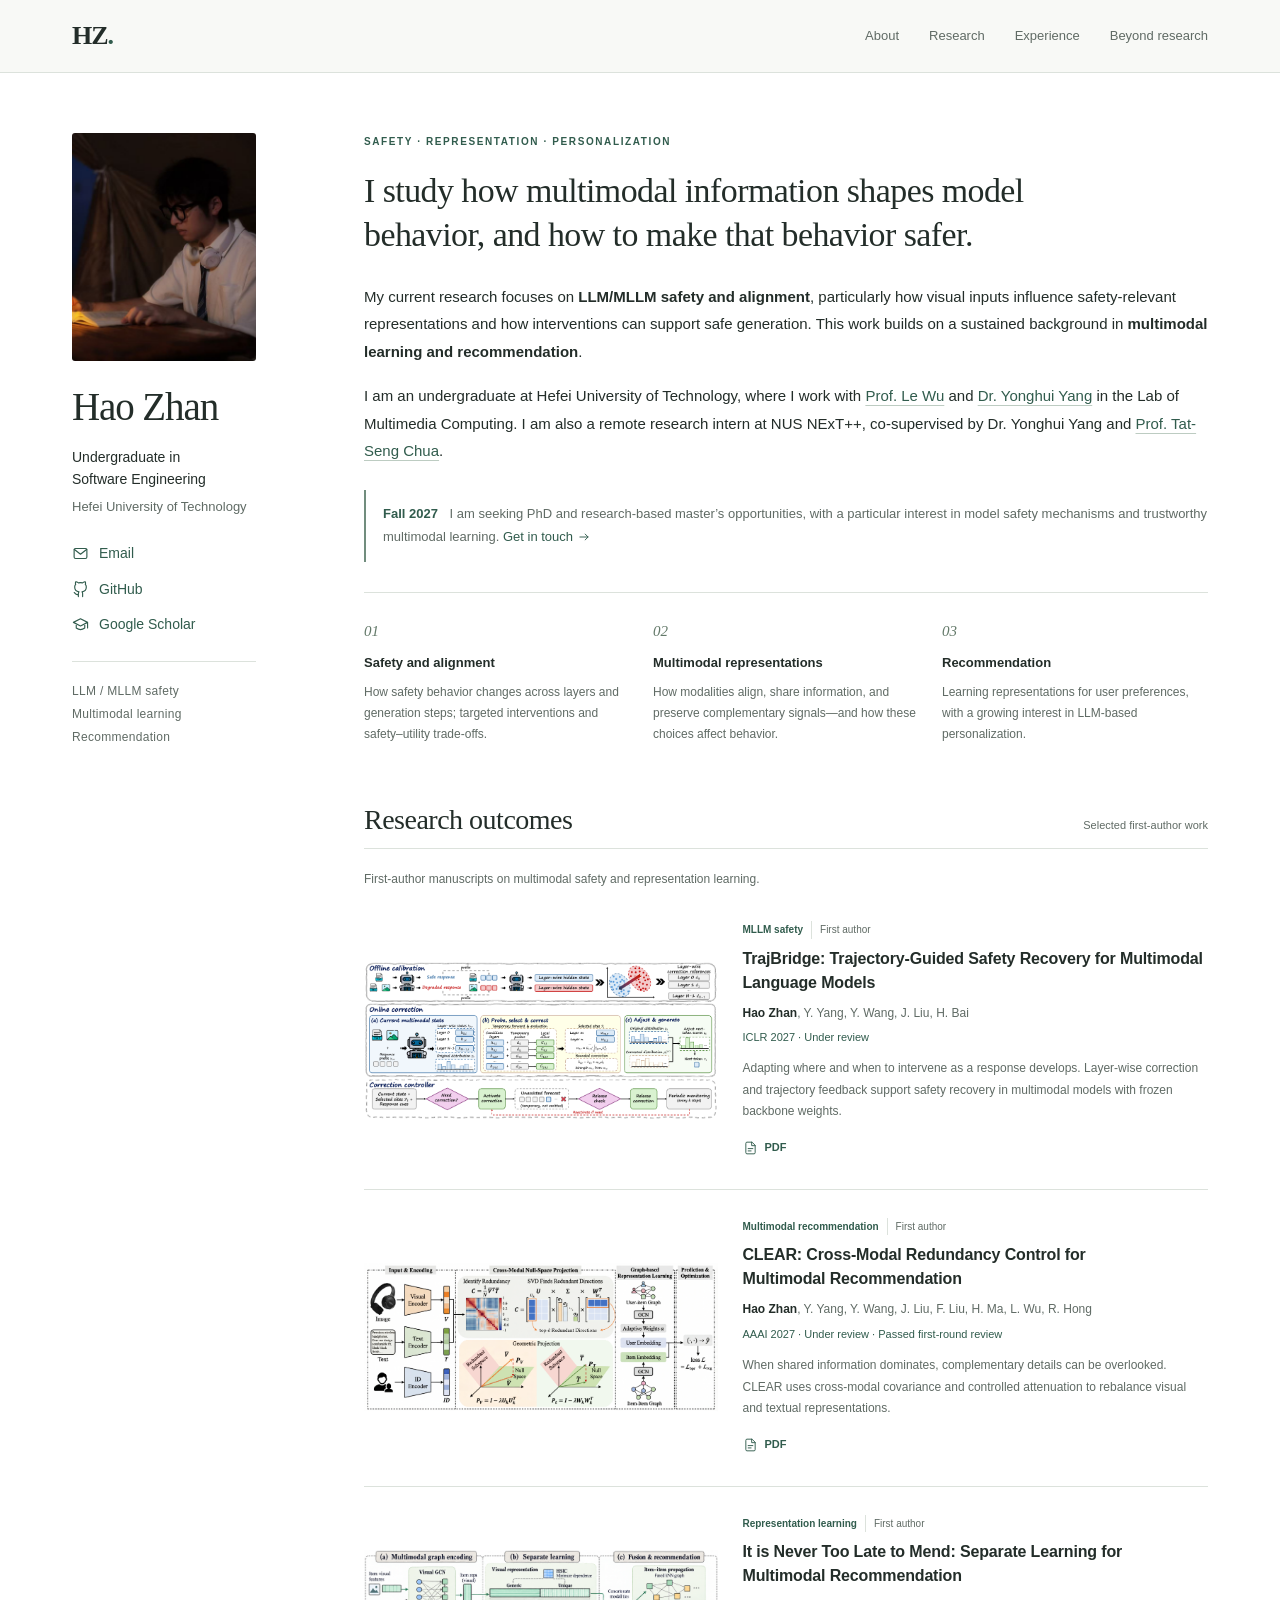
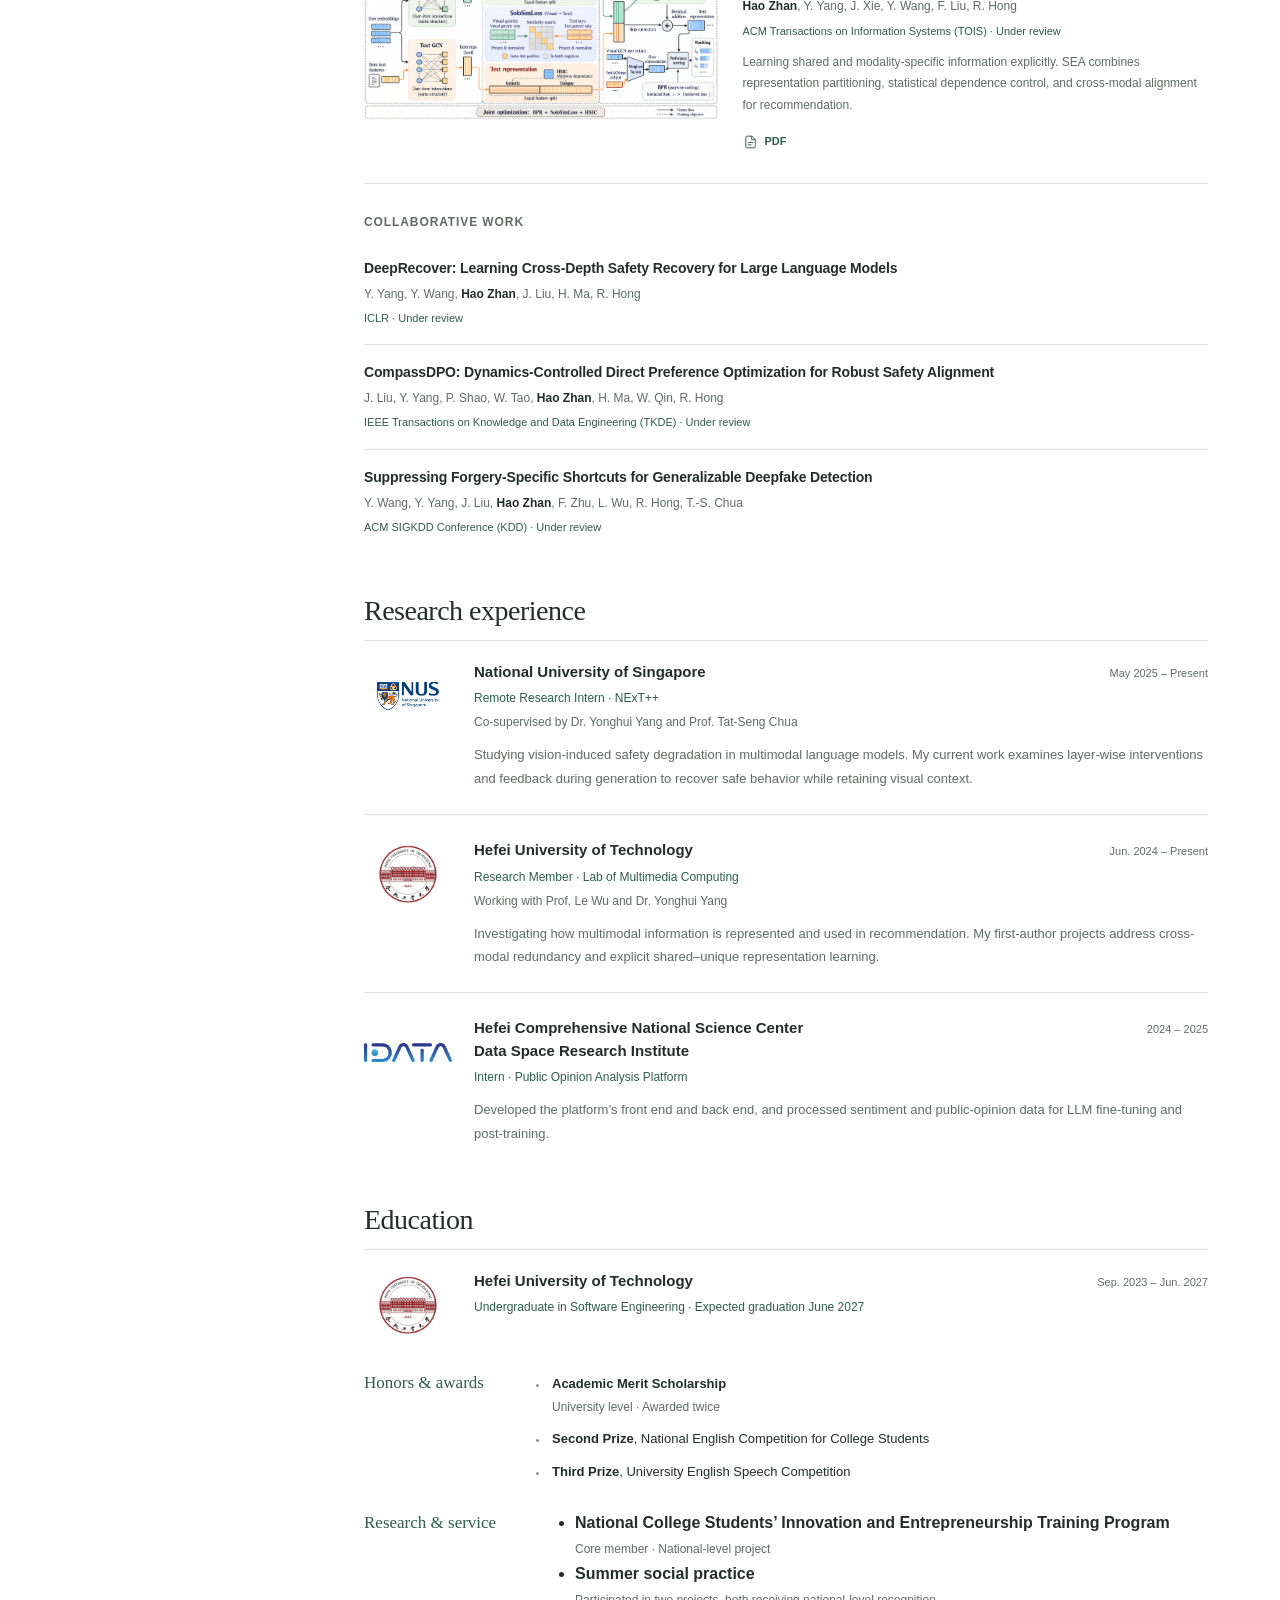
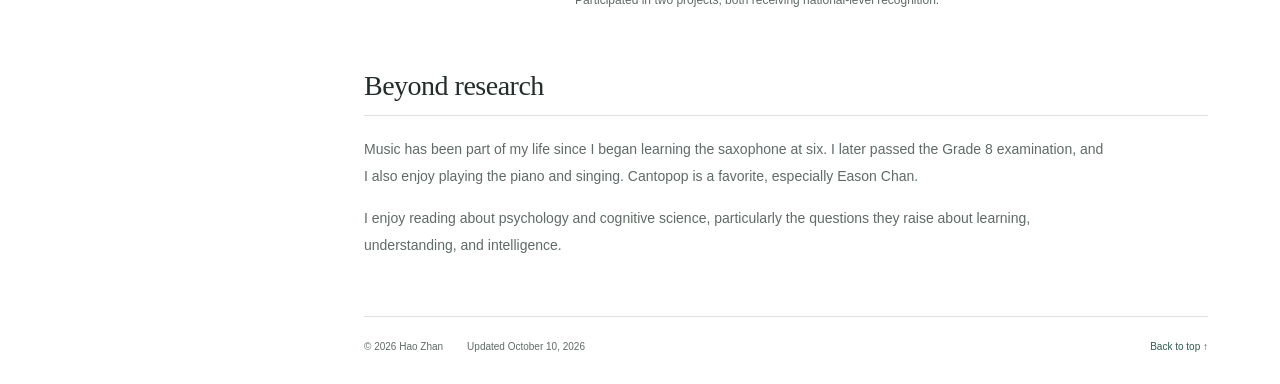
==== index.html @ 272c909a "new" ====
<!DOCTYPE html>
<html lang="en">
<head>
    <meta charset="UTF-8">
    <meta name="viewport" content="width=device-width, initial-scale=1">
    <meta name="description" content="Hao Zhan studies LLM and multimodal LLM safety and alignment, with a background in multimodal representation learning and recommendation.">
    <meta name="theme-color" content="#f8f9f6">
    <meta property="og:title" content="Hao Zhan | Multimodal Learning and LLM Safety">
    <meta property="og:description" content="Research on safe multimodal generation, representation learning, and recommendation.">
    <meta property="og:type" content="website">
    <link rel="icon" href="assets/favicon.svg" type="image/svg+xml">
    <style>/* Quiet typography, generous text measure, and a restrained evergreen accent. */
    :root{--paper:#fff;--wash:#f8f9f6;--ink:#232d29;--muted:#606b65;--accent:#315c4d;--line:#dce2dc;--serif:Georgia,'Times New Roman',serif;--sans:-apple-system,BlinkMacSystemFont,'Segoe UI',Arial,sans-serif}
    *{box-sizing:border-box}
    html{scroll-behavior:smooth;scroll-padding-top:98px}
    body{margin:0;background:var(--paper);color:var(--ink);font:16px/1.75 var(--sans);-webkit-font-smoothing:antialiased}
    a{color:var(--accent);text-decoration:none;text-underline-offset:4px;text-decoration-thickness:1px}
    a:hover{text-decoration:underline}
    a:focus-visible{outline:2px solid var(--accent);outline-offset:5px;border-radius:2px}
    ::selection{background:#dce9de;color:#182d24}
    p,h1,h2,h3,ol,ul,figure{margin:0}
    p+p{margin-top:16px}
    strong{font-weight:600}
    .icon{width:17px;height:17px;flex:0 0 17px;vertical-align:-3px}
    .skip-link{position:fixed;z-index:20;left:20px;top:-70px;padding:8px 16px;background:var(--paper);border:1px solid var(--accent)}
    .skip-link:focus{top:12px}
    .site-header{position:sticky;top:0;z-index:10;background:#f8f9f6f7;border-bottom:1px solid var(--line)}
    .header-inner{max-width:1200px;margin:auto;min-height:72px;display:flex;align-items:center;justify-content:space-between;padding:0 32px}
    .wordmark{color:var(--ink);font:700 26px/1 var(--serif);letter-spacing:-1px}
    .wordmark span{color:var(--accent)}
    .wordmark:hover{text-decoration:none}
    nav{display:flex;gap:30px;align-items:center}
    nav a{font-size:13px;color:var(--muted);padding:14px 0}
    nav a:hover{color:var(--accent)}
    .page{display:grid;grid-template-columns:220px minmax(0,1fr);gap:72px;max-width:1200px;padding:60px 32px 0;margin:auto}
    .profile{min-width:0}
    .profile-inner{position:sticky;top:110px}
    .portrait{display:block;width:184px;height:228px;object-fit:cover;object-position:80% center;border-radius:3px;margin-bottom:24px;background:var(--wash)}
    h1{font:400 39px/1.15 var(--serif);letter-spacing:-1.1px;margin-bottom:16px}
    .role{font-size:14px;line-height:1.6}
    .affiliation{color:var(--muted);font-size:13px;line-height:1.6;margin-top:6px}
    .profile-links{display:flex;flex-direction:column;gap:11px;margin:24px 0}
    .profile-links a{display:flex;align-items:center;gap:10px;width:fit-content;font-size:14px}
    .profile-note{border-top:1px solid var(--line);padding-top:18px;font-size:12px;line-height:1.9;color:var(--muted);letter-spacing:.025em;max-width:184px}
    main{min-width:0}
    main:focus{outline:none}
    section{margin-bottom:58px}
    .eyebrow{font-size:10px;font-weight:650;text-transform:uppercase;letter-spacing:.16em;color:var(--accent);margin-bottom:18px}
    .intro{font:400 clamp(27px,2.65vw,35px)/1.3 var(--serif);letter-spacing:-.55px;margin:0 0 26px;max-width:770px;text-wrap:pretty}
    .about>p:not(.eyebrow){font-size:15px;line-height:1.85}
    .about>p a:not(.opportunity a){text-decoration:underline;text-decoration-color:#bdccc2}
    .about .opportunity{margin-top:25px;padding:13px 0 13px 17px;border-left:2px solid #718d7e;color:var(--muted);font-size:13px!important;line-height:1.75!important}
    .small-label{color:var(--accent);font-weight:650;margin-right:8px;white-space:nowrap}
    .opportunity a{display:inline-block;white-space:nowrap}
    .opportunity .icon{width:14px;height:14px;vertical-align:-3px}
    .interests{display:grid;grid-template-columns:repeat(3,minmax(0,1fr));gap:23px;margin-top:30px;padding-top:24px;border-top:1px solid var(--line)}
    .interest-number{font:italic 15px var(--serif);color:#637969}
    .interests h3{font-size:13px;line-height:1.45;margin:9px 0}
    .interests p{font-size:12px;color:var(--muted);line-height:1.75}
    .section-heading{display:flex;justify-content:space-between;align-items:baseline;gap:16px;border-bottom:1px solid var(--line);padding-bottom:12px;margin-bottom:20px}
    .section-heading h2{font:400 28px/1.2 var(--serif);letter-spacing:-.5px}
    .section-heading>span{font-size:11px;color:var(--muted);text-align:right}
    .section-note{font-size:12px;color:var(--muted);margin-bottom:3px}
    .papers{list-style:none;padding:0}
    .paper{display:grid;grid-template-columns:minmax(0,42%) minmax(0,1fr);gap:24px;padding:28px 0;border-bottom:1px solid var(--line);align-items:start;scroll-margin-top:100px}
    .paper-figure{display:block;align-self:center;width:100%;margin:0;line-height:0}
    .paper-figure:hover{text-decoration:none}
    .paper-figure img{display:block;width:100%;height:auto}
    .paper-kicker{display:flex;gap:8px;align-items:center;flex-wrap:wrap;font-size:10px;font-weight:600;color:var(--accent);margin-bottom:8px}
    .paper-kicker span{font-weight:400;color:var(--muted);border-left:1px solid var(--line);padding-left:8px}
    .paper h3,.collaborative h3{font-size:16px;font-weight:600;line-height:1.5;letter-spacing:-.15px;text-wrap:pretty}
    .authors{font-size:12px;line-height:1.7;color:var(--muted);margin-top:8px}
    .authors strong{color:var(--ink);font-weight:650}
    .venue{font-size:11px;line-height:1.65;color:var(--accent);margin-top:5px}
    .paper-summary{font-size:12px;line-height:1.8;color:var(--muted);margin-top:12px}
    .paper-links{display:flex;gap:18px;margin-top:12px}
    .paper-links a{display:inline-flex;align-items:center;gap:5px;font-size:11px;font-weight:600;min-height:26px}
    .paper-links .icon{width:14px;height:14px}
    .subheading{font-size:12px;font-weight:650;color:var(--muted);letter-spacing:.075em;text-transform:uppercase;margin:28px 0 8px}
    .collaborative{list-style:none;padding:0}
    .collaborative li{padding:17px 0;border-bottom:1px solid var(--line)}
    .collaborative li:last-child{border-bottom:0;padding-bottom:0}
    .collaborative h3{font-size:14px}
    .collaborative .authors{margin-top:5px}
    .experience-entry{padding:0 0 24px;margin-bottom:24px;border-bottom:1px solid var(--line)}
    .experience-entry:last-child{border-bottom:0;padding-bottom:0;margin-bottom:0}
    .institution{display:grid;grid-template-columns:88px minmax(0,1fr);gap:22px;align-items:start}
    .institution-mark{width:88px;min-height:68px;display:flex;align-items:center;justify-content:center;padding-top:2px}
    .institution-mark img{display:block;width:88px;height:68px;object-fit:contain}
    .institution-mark img[src$="hfut-logo.png"]{width:60px;height:60px}
    .institution-mark img[src$="idata.png"]{height:52px}
    .institution-content{min-width:0}
    .institution-content>p:last-child:not(.entry-role):not(.entry-advisors){font-size:13px;line-height:1.8;margin-top:10px;color:var(--muted)}
    .entry-top{display:flex;align-items:baseline;justify-content:space-between;gap:18px}
    .entry-top h3{font-size:15px;font-weight:600;line-height:1.5}
    .date{font-size:11px;color:var(--muted);white-space:nowrap;flex-shrink:0}
    .entry-role{font-size:12px;color:var(--accent);margin-top:5px}
    .entry-advisors{font-size:12px;color:var(--muted);margin-top:3px}
    .experience-entry>p:last-child:not(.entry-role):not(.entry-advisors){font-size:13px;line-height:1.8;margin-top:10px;color:var(--muted)}
    .recognition{margin-top:32px;display:grid;gap:26px}
    .recognition-group{display:grid;grid-template-columns:145px minmax(0,1fr);gap:26px;align-items:baseline}
    .recognition-group h3{font:400 17px/1.5 var(--serif);color:var(--accent)}
    .recognition-list{padding:0 0 0 13px;list-style:disc;margin:0;font-size:13px;line-height:1.7}
    .recognition-list li{padding-left:4px;margin:0 0 11px}
    .recognition-list li:last-child{margin-bottom:0}
    .recognition-list li::marker{color:#85978a;font-size:9px}
    .recognition-list strong{font-weight:600}
    .recognition-detail{display:block;color:var(--muted);font-size:12px;margin-top:2px}
    #beyond p{font-size:14px;line-height:1.9;max-width:740px;color:var(--muted)}
    footer{display:flex;flex-wrap:wrap;gap:10px 24px;border-top:1px solid var(--line);padding:21px 0 28px;font-size:10px;color:var(--muted)}
    footer a{margin-left:auto}
    @media(min-width:1500px){.page{padding-top:70px}}
    @media(max-width:1100px){.page{grid-template-columns:190px minmax(0,1fr);gap:42px}.paper{grid-template-columns:minmax(0,42%) minmax(0,1fr);gap:20px}.interests{gap:17px}.entry-top{display:block}.date{margin-top:4px}}
    @media(max-width:820px){
        html{scroll-padding-top:90px}.header-inner{min-height:64px;padding:0 24px}nav{gap:22px}nav a{font-size:12px}
        .page{display:block;padding:32px 24px 0;max-width:780px}.profile{border-bottom:1px solid var(--line);padding-bottom:24px;margin-bottom:32px}
        .profile-inner{position:static;display:grid;grid-template-columns:110px minmax(0,1fr);gap:0 23px}.portrait{width:110px;height:142px;grid-row:1/3;margin:0}.identity h1{font-size:34px;margin:3px 0 9px}.role br{display:none}.role{font-size:13px}.affiliation{font-size:12px}
        .profile-links{grid-column:2;flex-direction:row;flex-wrap:wrap;gap:5px 18px;margin:12px 0 0}.profile-links a{font-size:12px;gap:6px;min-height:26px}.profile-links .icon{width:14px;height:14px;flex-basis:14px}.profile-note{display:none}
        .intro{font-size:31px;max-width:650px}.about>p:not(.eyebrow){font-size:15px}.paper{grid-template-columns:minmax(0,42%) minmax(0,1fr);gap:24px}.entry-top{display:flex}.date{margin-top:0}.section-heading h2{font-size:26px}section{margin-bottom:45px}
    }
    @media(max-width:560px){
        .header-inner{padding:0 20px;min-height:59px}.wordmark{font-size:23px}nav{gap:15px}nav a{font-size:10px;line-height:1.4}nav a:last-child{max-width:48px;text-align:center}
        .page{padding:27px 20px 0}.profile-inner{grid-template-columns:90px minmax(0,1fr);gap:0 18px}.portrait{width:90px;height:121px}.identity h1{font-size:31px;margin:0 0 7px}.role{font-size:12px}.affiliation{font-size:11px;line-height:1.5}.profile-links{grid-column:1/-1;margin-top:18px;gap:20px}.profile-links a{font-size:12px;min-height:30px}
        .eyebrow{font-size:9px;letter-spacing:.12em}.intro{font-size:28px;line-height:1.3}.about>p:not(.eyebrow){font-size:14px;line-height:1.85}.about .opportunity{font-size:12px!important}
        .interests{display:block;margin-top:25px;padding-top:7px}.interests article{display:grid;grid-template-columns:25px minmax(0,1fr);gap:0 8px;padding-top:16px}.interest-number{grid-row:1/3;margin-top:4px}.interests h3{margin:0 0 5px}.interests p{grid-column:2}
        .section-heading{gap:12px;margin-bottom:16px}.section-heading h2{font-size:25px}.section-heading>span{font-size:10px;max-width:96px;line-height:1.5}.section-note{font-size:11px}
        .paper{display:flex;flex-direction:column;gap:17px;padding:25px 0}.paper-figure{width:100%;margin:0}.paper-figure img{height:auto}.paper h3{font-size:16px}.paper-summary{font-size:13px}.paper-links a{min-height:38px;font-size:12px}.paper-kicker{font-size:11px}
        .entry-top{display:block}.date{margin-top:4px}.entry-top h3{font-size:14px}
        .recognition{margin-top:26px;gap:24px}.recognition-group{grid-template-columns:minmax(0,1fr);gap:10px}.recognition-list{font-size:13px}.recognition-group h3{font-size:18px}
        .institution{grid-template-columns:58px minmax(0,1fr);gap:14px}.institution-mark{width:58px;min-height:50px}.institution-mark img{width:58px;height:48px}.institution-mark img[src$="hfut-logo.png"]{width:48px;height:48px}.institution-mark img[src$="idata.png"]{height:40px}
        footer{font-size:10px;gap:7px 12px}footer a{margin-left:0}#beyond p{font-size:13px}
    }
    @media(prefers-reduced-motion:reduce){html{scroll-behavior:auto}*{transition:none!important}}
    @media print{
        .site-header,.skip-link,.opportunity,.paper-links,footer a{display:none}.page{display:block;max-width:none;padding:0}.profile-inner{position:static}.profile{margin-bottom:20px}.portrait{float:right;width:70px;height:90px}.profile-links{flex-direction:row}.profile-note{display:none}.profile-links a{font-size:10px}body{font-size:11px}.intro{font-size:24px}section{margin-bottom:24px}.paper,.experience-entry{break-inside:avoid}.paper{grid-template-columns:150px 1fr}.paper-figure img{height:auto}.profile-links a[href^="mailto"]::after{content:" (2023213432@mail.hfut.edu.cn)"}.profile-links .icon{display:none}a{color:inherit}.site-header{position:static}
    }
    </style>
    <title>Hao Zhan | Academic Homepage</title>
</head>
<body id="top">
<a class="skip-link" href="#main">Skip to content</a>
<header class="site-header">
    <div class="header-inner"><a class="wordmark" href="#top" aria-label="Hao Zhan home">HZ<span>.</span></a>
        <nav aria-label="Main navigation"><a href="#about">About</a><a href="#research">Research</a><a href="#experience">Experience</a><a href="#beyond">Beyond research</a></nav>
    </div>
</header>
<div class="page">
    <aside class="profile" aria-label="Profile and contact">
        <div class="profile-inner">
            <img class="portrait" src="assets/profile.jpg" width="1440" height="960" alt="Hao Zhan reading beside a lamp">
            <div class="identity"><h1>Hao Zhan</h1><p class="role">Undergraduate in<br>Software Engineering</p><p class="affiliation">Hefei University of Technology</p></div>
            <div class="profile-links">
                <a href="mailto:2023213432@mail.hfut.edu.cn"><svg class="icon" viewBox="0 0 24 24" fill="none" stroke="currentColor" stroke-width="1.6" stroke-linecap="round" stroke-linejoin="round" aria-hidden="true"><rect x="3" y="5" width="18" height="14" rx="2"/><path d="m3 6 9 7 9-7"/></svg> Email</a>
                <a href="https://github.com/ZhLya4ever"><svg class="icon" viewBox="0 0 24 24" fill="none" stroke="currentColor" stroke-width="1.6" stroke-linecap="round" stroke-linejoin="round" aria-hidden="true"><path d="M9 19c-4.3 1.3-4.3-2.2-6-2.7M15 22v-3.9a3.4 3.4 0 0 0-.9-2.7c3-.3 6.1-1.5 6.1-6.8a5.3 5.3 0 0 0-1.4-3.7 4.9 4.9 0 0 0-.1-3.7S17.5.8 15 2.6a12.8 12.8 0 0 0-6 0C6.5.8 5.3 1.2 5.3 1.2a4.9 4.9 0 0 0-.1 3.7 5.3 5.3 0 0 0-1.4 3.7c0 5.3 3.1 6.5 6.1 6.8a3.4 3.4 0 0 0-.9 2.7V22"/></svg> GitHub</a>
                <a href="https://scholar.google.com/citations?user=pN___GIAAAAJ&amp;hl=en"><svg class="icon" viewBox="0 0 24 24" fill="none" stroke="currentColor" stroke-width="1.6" stroke-linecap="round" stroke-linejoin="round" aria-hidden="true"><path d="m2 9 10-5 10 5-10 5-10-5Zm4 2v6c4 3 8 3 12 0v-6M22 9v8"/></svg> Google Scholar</a>
            </div>
            <p class="profile-note">LLM / MLLM safety<br>Multimodal learning<br>Recommendation</p>
        </div>
    </aside>
    <main id="main" tabindex="-1">
        <section id="about" class="about">
            <p class="eyebrow">Safety · Representation · Personalization</p>
            <h2 class="intro">I study how multimodal information shapes model behavior, and how to make that behavior safer.</h2>
            <p>My current research focuses on <strong>LLM/MLLM safety and alignment</strong>, particularly how visual inputs influence safety-relevant representations and how interventions can support safe generation. This work builds on a sustained background in <strong>multimodal learning and recommendation</strong>.</p>
            <p>I am an undergraduate at Hefei University of Technology, where I work with <a href="https://le-wu.com/">Prof. Le Wu</a> and <a href="https://yimutianyang.github.io/">Dr. Yonghui Yang</a> in the Lab of Multimedia Computing. I am also a remote research intern at NUS NExT++, co-supervised by Dr. Yonghui Yang and <a href="https://www.chuatatseng.com/">Prof. Tat-Seng Chua</a>.</p>
            <p class="opportunity"><span class="small-label">Fall 2027</span> I am seeking PhD and research-based master’s opportunities, with a particular interest in model safety mechanisms and trustworthy multimodal learning. <a href="mailto:2023213432@mail.hfut.edu.cn">Get in touch <svg class="icon" viewBox="0 0 24 24" fill="none" stroke="currentColor" stroke-width="1.6" stroke-linecap="round" stroke-linejoin="round" aria-hidden="true"><path d="M5 12h14m-5-5 5 5-5 5"/></svg></a></p>
            <div class="interests" aria-label="Research interests">
                <article><span class="interest-number">01</span><h3>Safety and alignment</h3><p>How safety behavior changes across layers and generation steps; targeted interventions and safety–utility trade-offs.</p></article>
                <article><span class="interest-number">02</span><h3>Multimodal representations</h3><p>How modalities align, share information, and preserve complementary signals—and how these choices affect behavior.</p></article>
                <article><span class="interest-number">03</span><h3>Recommendation</h3><p>Learning representations for user preferences, with a growing interest in LLM-based personalization.</p></article>
            </div>
        </section>
        <section id="research">
            <div class="section-heading"><h2>Research outcomes</h2><span>Selected first-author work</span></div>
            <p class="section-note">First-author manuscripts on multimodal safety and representation learning.</p>
            <ol class="papers"><li class="paper" id="trajbridge">
                <a class="paper-figure" href="assets/trajbridge.png" target="_blank" rel="noopener" aria-label="View TRAJBRIDGE method figure in a new tab"><img src="assets/trajbridge.png" alt="TrajBridge framework showing offline calibration, online correction, and a generation controller." loading="lazy"></a>
                <div class="paper-body"><div class="paper-kicker">MLLM safety <span>First author</span></div>
                    <h3>TrajBridge: Trajectory-Guided Safety Recovery for Multimodal Language Models</h3><p class="authors"><strong>Hao Zhan</strong>, Y. Yang, Y. Wang, J. Liu, H. Bai</p><p class="venue">ICLR 2027 · Under review</p>
                    <p class="paper-summary">Adapting where and when to intervene as a response develops. Layer-wise correction and trajectory feedback support safety recovery in multimodal models with frozen backbone weights.</p><div class="paper-links"><a href="assets/trajbridge.pdf" download><svg class="icon" viewBox="0 0 24 24" fill="none" stroke="currentColor" stroke-width="1.6" stroke-linecap="round" stroke-linejoin="round" aria-hidden="true"><path d="M14 2H6a2 2 0 0 0-2 2v16a2 2 0 0 0 2 2h12a2 2 0 0 0 2-2V8Zm0 0v6h6M8 13h8M8 17h5"/></svg> PDF</a></div>
                    <!-- Add verified arXiv and Code links beside PDF when public URLs are available. -->
                </div></li><li class="paper" id="clear">
                <a class="paper-figure" href="assets/clear.png" target="_blank" rel="noopener" aria-label="View CLEAR method figure in a new tab"><img src="assets/clear.png" alt="CLEAR framework showing cross-modal covariance, singular value decomposition, and soft projection." loading="lazy"></a>
                <div class="paper-body"><div class="paper-kicker">Multimodal recommendation <span>First author</span></div>
                    <h3>CLEAR: Cross-Modal Redundancy Control for Multimodal Recommendation</h3><p class="authors"><strong>Hao Zhan</strong>, Y. Yang, Y. Wang, J. Liu, F. Liu, H. Ma, L. Wu, R. Hong</p><p class="venue">AAAI 2027 · Under review · Passed first-round review</p>
                    <p class="paper-summary">When shared information dominates, complementary details can be overlooked. CLEAR uses cross-modal covariance and controlled attenuation to rebalance visual and textual representations.</p><div class="paper-links"><a href="assets/clear.pdf" download><svg class="icon" viewBox="0 0 24 24" fill="none" stroke="currentColor" stroke-width="1.6" stroke-linecap="round" stroke-linejoin="round" aria-hidden="true"><path d="M14 2H6a2 2 0 0 0-2 2v16a2 2 0 0 0 2 2h12a2 2 0 0 0 2-2V8Zm0 0v6h6M8 13h8M8 17h5"/></svg> PDF</a></div>
                    <!-- Add verified arXiv and Code links beside PDF when public URLs are available. -->
                </div></li><li class="paper" id="sea">
                <a class="paper-figure" href="assets/sea.png" target="_blank" rel="noopener" aria-label="View SEA method figure in a new tab"><img src="assets/sea.png" alt="SEA framework showing generic and unique representation channels, dependence control, and alignment." loading="lazy"></a>
                <div class="paper-body"><div class="paper-kicker">Representation learning <span>First author</span></div>
                    <h3>It is Never Too Late to Mend: Separate Learning for Multimodal Recommendation</h3><p class="authors"><strong>Hao Zhan</strong>, Y. Yang, J. Xie, Y. Wang, F. Liu, R. Hong</p><p class="venue">ACM Transactions on Information Systems (TOIS) · Under review</p>
                    <p class="paper-summary">Learning shared and modality-specific information explicitly. SEA combines representation partitioning, statistical dependence control, and cross-modal alignment for recommendation.</p><div class="paper-links"><a href="assets/sea.pdf" download><svg class="icon" viewBox="0 0 24 24" fill="none" stroke="currentColor" stroke-width="1.6" stroke-linecap="round" stroke-linejoin="round" aria-hidden="true"><path d="M14 2H6a2 2 0 0 0-2 2v16a2 2 0 0 0 2 2h12a2 2 0 0 0 2-2V8Zm0 0v6h6M8 13h8M8 17h5"/></svg> PDF</a></div>
                    <!-- Add verified arXiv and Code links beside PDF when public URLs are available. -->
                </div></li></ol>
            <h3 class="subheading">Collaborative work</h3><ul class="collaborative"><li><h3>DeepRecover: Learning Cross-Depth Safety Recovery for Large Language Models</h3><p class="authors">Y. Yang, Y. Wang, <strong>Hao Zhan</strong>, J. Liu, H. Ma, R. Hong</p><p class="venue">ICLR · Under review</p></li><li><h3>CompassDPO: Dynamics-Controlled Direct Preference Optimization for Robust Safety Alignment</h3><p class="authors">J. Liu, Y. Yang, P. Shao, W. Tao, <strong>Hao Zhan</strong>, H. Ma, W. Qin, R. Hong</p><p class="venue">IEEE Transactions on Knowledge and Data Engineering (TKDE) · Under review</p></li><li><h3>Suppressing Forgery-Specific Shortcuts for Generalizable Deepfake Detection</h3><p class="authors">Y. Wang, Y. Yang, J. Liu, <strong>Hao Zhan</strong>, F. Zhu, L. Wu, R. Hong, T.-S. Chua</p><p class="venue">ACM SIGKDD Conference (KDD) · Under review</p></li></ul>
        </section>
        <section id="experience">
            <div class="section-heading"><h2>Research experience</h2></div>
            <article class="experience-entry institution"><div class="institution-mark"><img src="assets/nus-logo.png" alt="National University of Singapore logo" loading="lazy"></div><div class="institution-content"><div class="entry-top"><h3>National University of Singapore</h3><p class="date">May 2025 – Present</p></div><p class="entry-role">Remote Research Intern · NExT++</p>
                <p class="entry-advisors">Co-supervised by Dr. Yonghui Yang and Prof. Tat-Seng Chua</p><p>Studying vision-induced safety degradation in multimodal language models. My current work examines layer-wise interventions and feedback during generation to recover safe behavior while retaining visual context.</p></div></article>
            <article class="experience-entry institution"><div class="institution-mark"><img src="assets/hfut-logo.png" alt="Hefei University of Technology logo" loading="lazy"></div><div class="institution-content"><div class="entry-top"><h3>Hefei University of Technology</h3><p class="date">Jun. 2024 – Present</p></div><p class="entry-role">Research Member · Lab of Multimedia Computing</p>
                <p class="entry-advisors">Working with Prof. Le Wu and Dr. Yonghui Yang</p><p>Investigating how multimodal information is represented and used in recommendation. My first-author projects address cross-modal redundancy and explicit shared–unique representation learning.</p></div></article>
            <article class="experience-entry institution"><div class="institution-mark"><img src="assets/idata.png" alt="Data Space Research Institute logo" loading="lazy"></div><div class="institution-content"><div class="entry-top"><h3>Hefei Comprehensive National Science Center<br>Data Space Research Institute</h3><p class="date">2024 – 2025</p></div><p class="entry-role">Intern · Public Opinion Analysis Platform</p><p>Developed the platform’s front end and back end, and processed sentiment and public-opinion data for LLM fine-tuning and post-training.</p></div></article>
        </section>
        <section id="education">
            <div class="section-heading"><h2>Education</h2></div><div class="institution education-entry"><div class="institution-mark"><img src="assets/hfut-logo.png" alt="Hefei University of Technology logo" loading="lazy"></div><div class="institution-content"><div class="entry-top"><h3>Hefei University of Technology</h3><p class="date">Sep. 2023 – Jun. 2027</p></div><p class="entry-role">Undergraduate in Software Engineering · Expected graduation June 2027</p></div></div>
            <div class="recognition" id="honors">
                <div class="recognition-group"><h3>Honors &amp; awards</h3>
                    <ul class="recognition-list">
                        <li><strong>Academic Merit Scholarship</strong><span class="recognition-detail">University level · Awarded twice</span></li>
                        <li><strong>Second Prize</strong>, National English Competition for College Students</li>
                        <li><strong>Third Prize</strong>, University English Speech Competition</li>
                    </ul>
                </div>
                <div class="recognition-group"><h3>Research &amp; service</h3>
                    <ul class="recognitnion-list">
                        <li><strong>National College Students’ Innovation and Entrepreneurship Training Program</strong><span class="recognition-detail">Core member · National-level project</span></li>
                        <li><strong>Summer social practice</strong><span class="recognition-detail">Participated in two projects, both receiving national-level recognition.</span></li>
                    </ul>
                </div>
            </div>
        </section>
        <section id="beyond">
            <div class="section-heading"><h2>Beyond research</h2></div>
            <p>Music has been part of my life since I began learning the saxophone at six. I later passed the Grade 8 examination, and I also enjoy playing the piano and singing. Cantopop is a favorite, especially Eason Chan.</p>
            <p>I enjoy reading about psychology and cognitive science, particularly the questions they raise about learning, understanding, and intelligence.</p>
        </section>
        <footer><span>© 2026 Hao Zhan</span><span>Updated October 10, 2026</span><a href="#top">Back to top ↑</a></footer>
    </main>
</div>
</body>
</html>
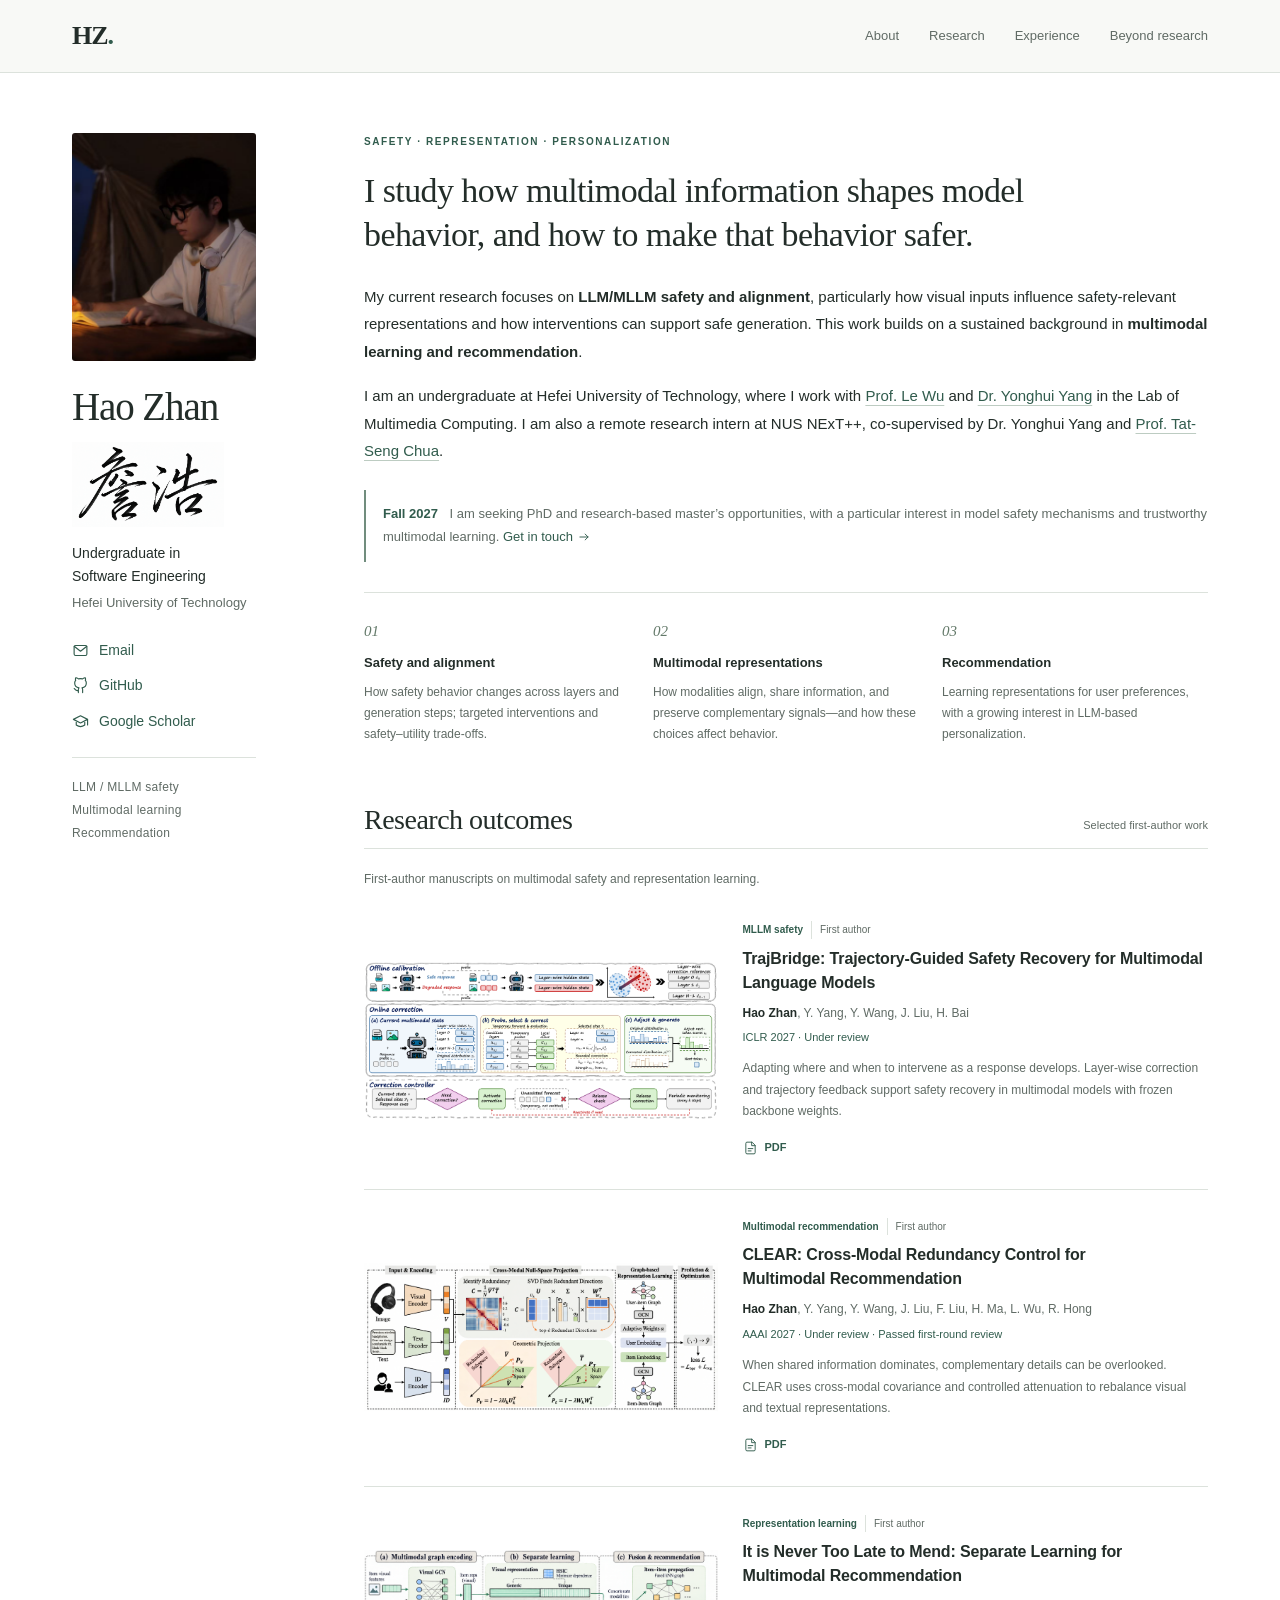
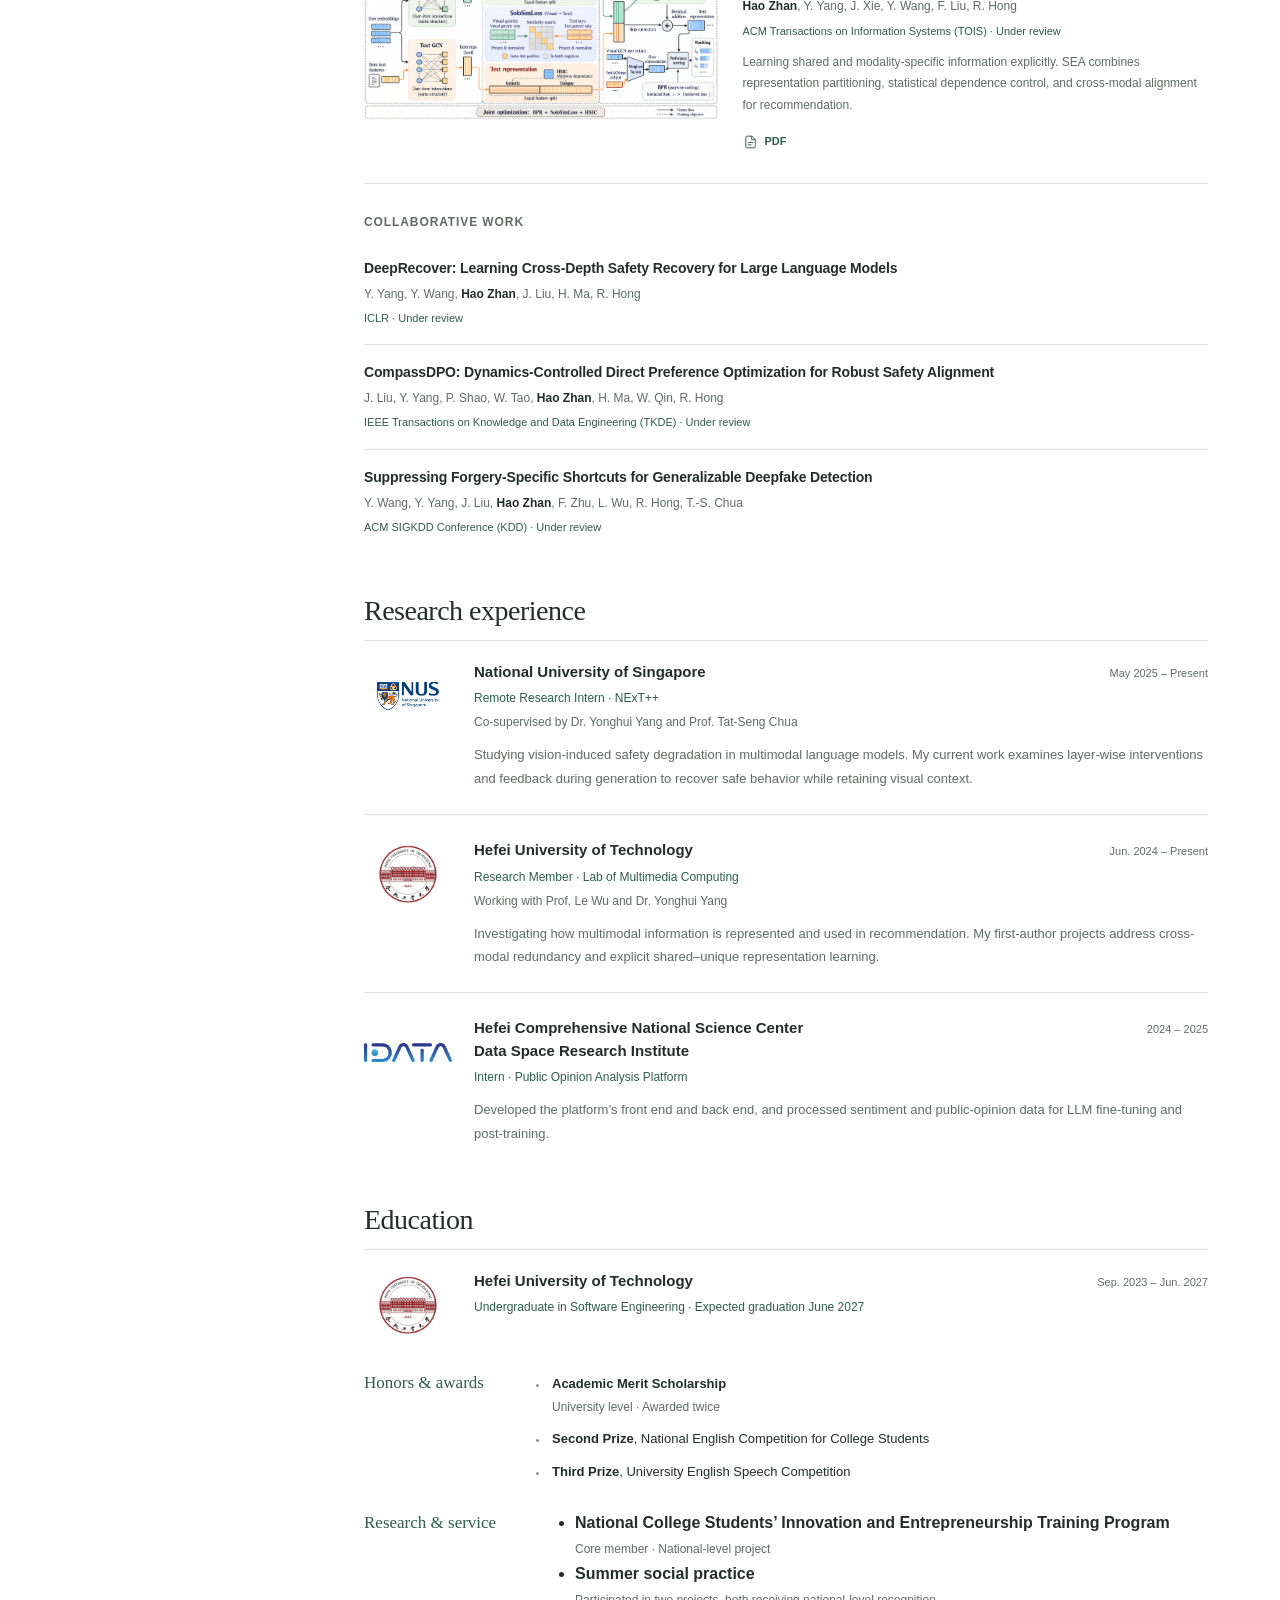
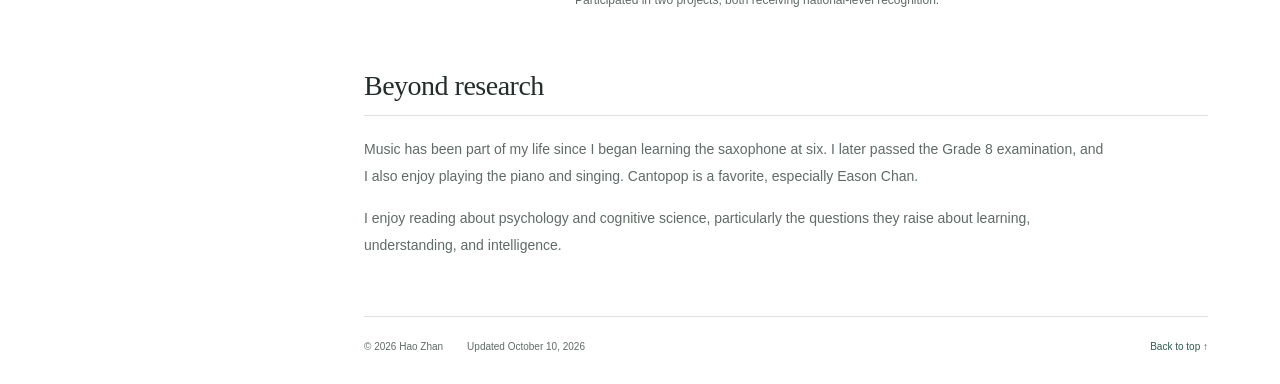
==== commit 07cc68dd: "Update index.html" ====
--- a/index.html
+++ b/index.html
@@ -134,6 +134,12 @@
     @media print{
         .site-header,.skip-link,.opportunity,.paper-links,footer a{display:none}.page{display:block;max-width:none;padding:0}.profile-inner{position:static}.profile{margin-bottom:20px}.portrait{float:right;width:70px;height:90px}.profile-links{flex-direction:row}.profile-note{display:none}.profile-links a{font-size:10px}body{font-size:11px}.intro{font-size:24px}section{margin-bottom:24px}.paper,.experience-entry{break-inside:avoid}.paper{grid-template-columns:150px 1fr}.paper-figure img{height:auto}.profile-links a[href^="mailto"]::after{content:" (2023213432@mail.hfut.edu.cn)"}.profile-links .icon{display:none}a{color:inherit}.site-header{position:static}
     }
+    /* Frame the original signature's white margins without changing the image. */
+    .signature{position:relative;width:152px;max-width:100%;aspect-ratio:1120/630;overflow:hidden;margin:-4px 0 15px;line-height:0}
+    .signature img{position:absolute;display:block;width:158.393%;max-width:none;height:auto;left:-28.571%;top:-20.635%}
+    @media(max-width:820px){.signature{width:114px;margin:0 0 10px}}
+    @media(max-width:560px){.signature{width:100px;margin:0 0 9px}}
+    @media print{.signature{width:100px;margin:0 0 8px}}
     </style>
     <title>Hao Zhan | Academic Homepage</title>
 </head>
@@ -148,7 +154,7 @@
     <aside class="profile" aria-label="Profile and contact">
         <div class="profile-inner">
             <img class="portrait" src="assets/profile.jpg" width="1440" height="960" alt="Hao Zhan reading beside a lamp">
-            <div class="identity"><h1>Hao Zhan</h1><p class="role">Undergraduate in<br>Software Engineering</p><p class="affiliation">Hefei University of Technology</p></div>
+            <div class="identity"><h1>Hao Zhan</h1><figure class="signature"><img src="assets/signature-zhan-hao.png" width="1774" height="887" alt="詹浩 — handwritten signature" decoding="async"></figure><p class="role">Undergraduate in<br>Software Engineering</p><p class="affiliation">Hefei University of Technology</p></div>
             <div class="profile-links">
                 <a href="mailto:2023213432@mail.hfut.edu.cn"><svg class="icon" viewBox="0 0 24 24" fill="none" stroke="currentColor" stroke-width="1.6" stroke-linecap="round" stroke-linejoin="round" aria-hidden="true"><rect x="3" y="5" width="18" height="14" rx="2"/><path d="m3 6 9 7 9-7"/></svg> Email</a>
                 <a href="https://github.com/ZhLya4ever"><svg class="icon" viewBox="0 0 24 24" fill="none" stroke="currentColor" stroke-width="1.6" stroke-linecap="round" stroke-linejoin="round" aria-hidden="true"><path d="M9 19c-4.3 1.3-4.3-2.2-6-2.7M15 22v-3.9a3.4 3.4 0 0 0-.9-2.7c3-.3 6.1-1.5 6.1-6.8a5.3 5.3 0 0 0-1.4-3.7 4.9 4.9 0 0 0-.1-3.7S17.5.8 15 2.6a12.8 12.8 0 0 0-6 0C6.5.8 5.3 1.2 5.3 1.2a4.9 4.9 0 0 0-.1 3.7 5.3 5.3 0 0 0-1.4 3.7c0 5.3 3.1 6.5 6.1 6.8a3.4 3.4 0 0 0-.9 2.7V22"/></svg> GitHub</a>
@@ -229,4 +235,4 @@
     </main>
 </div>
 </body>
-</html>+</html>
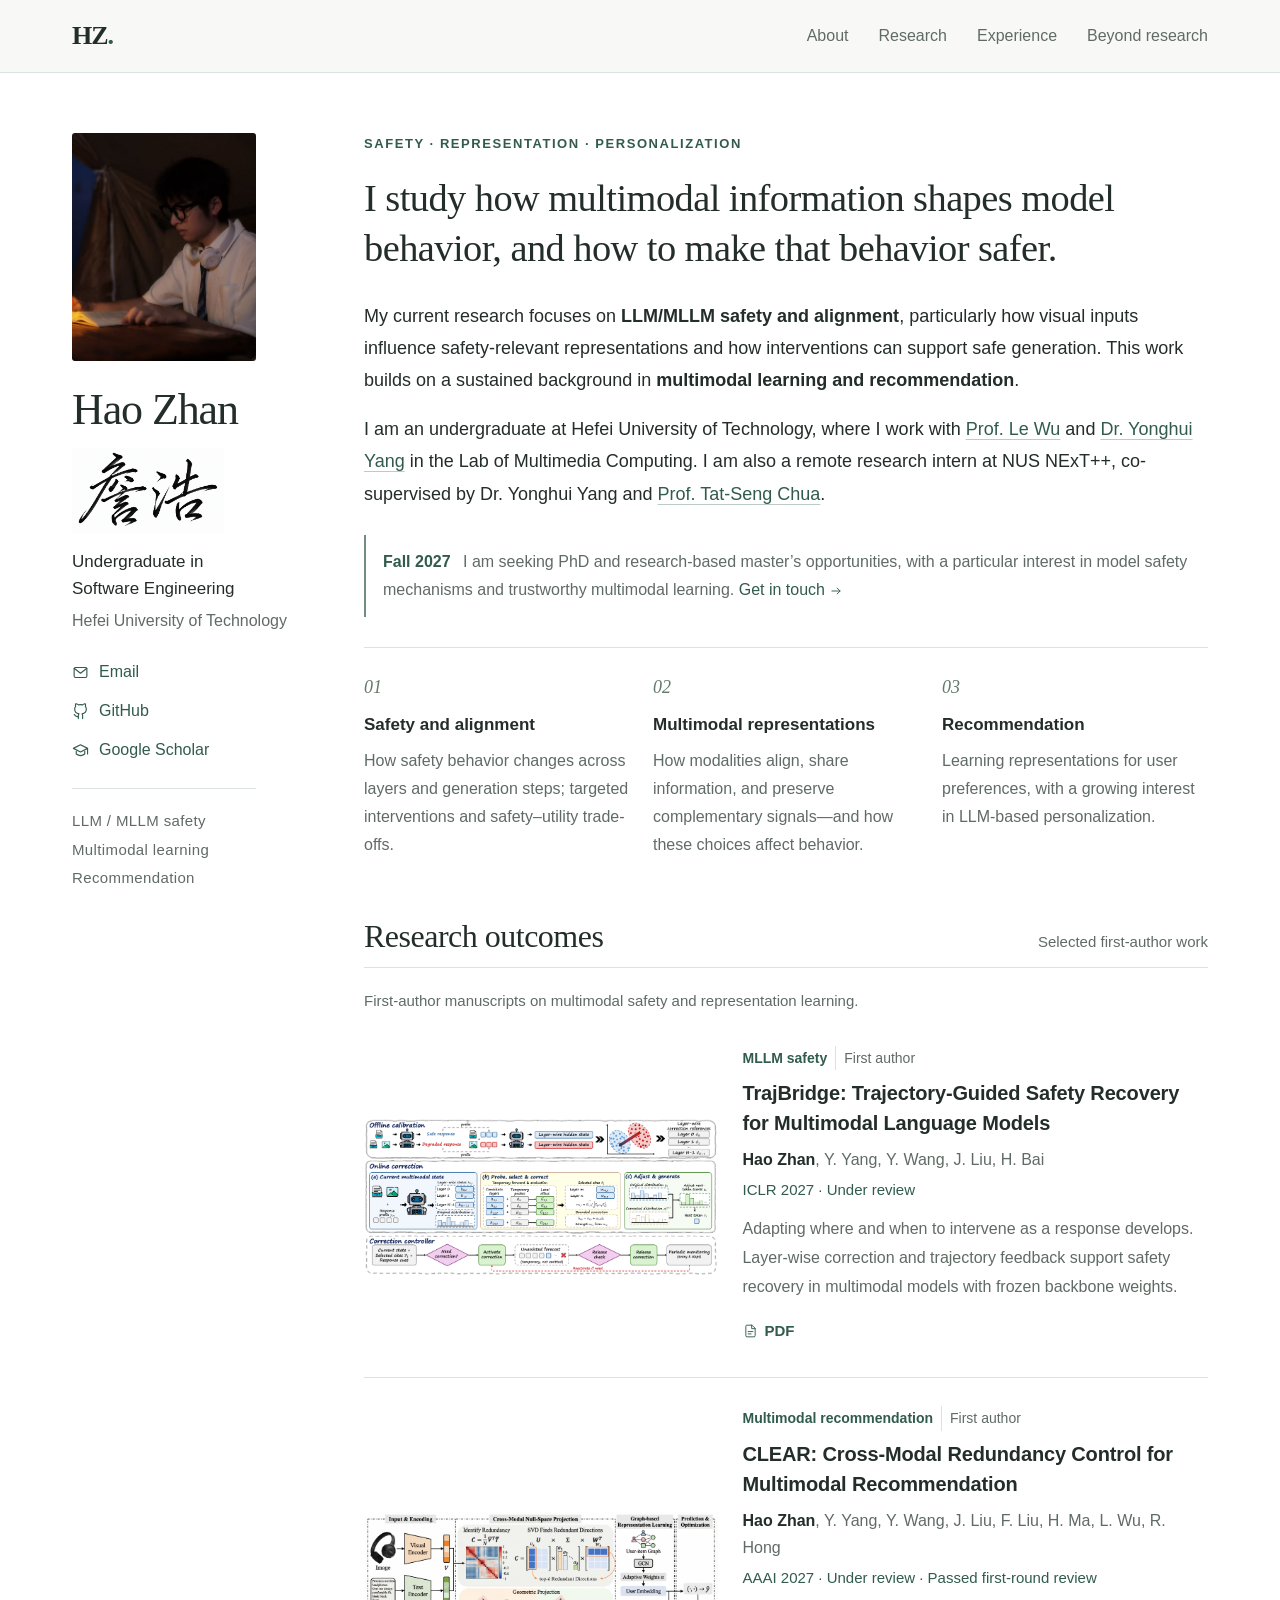
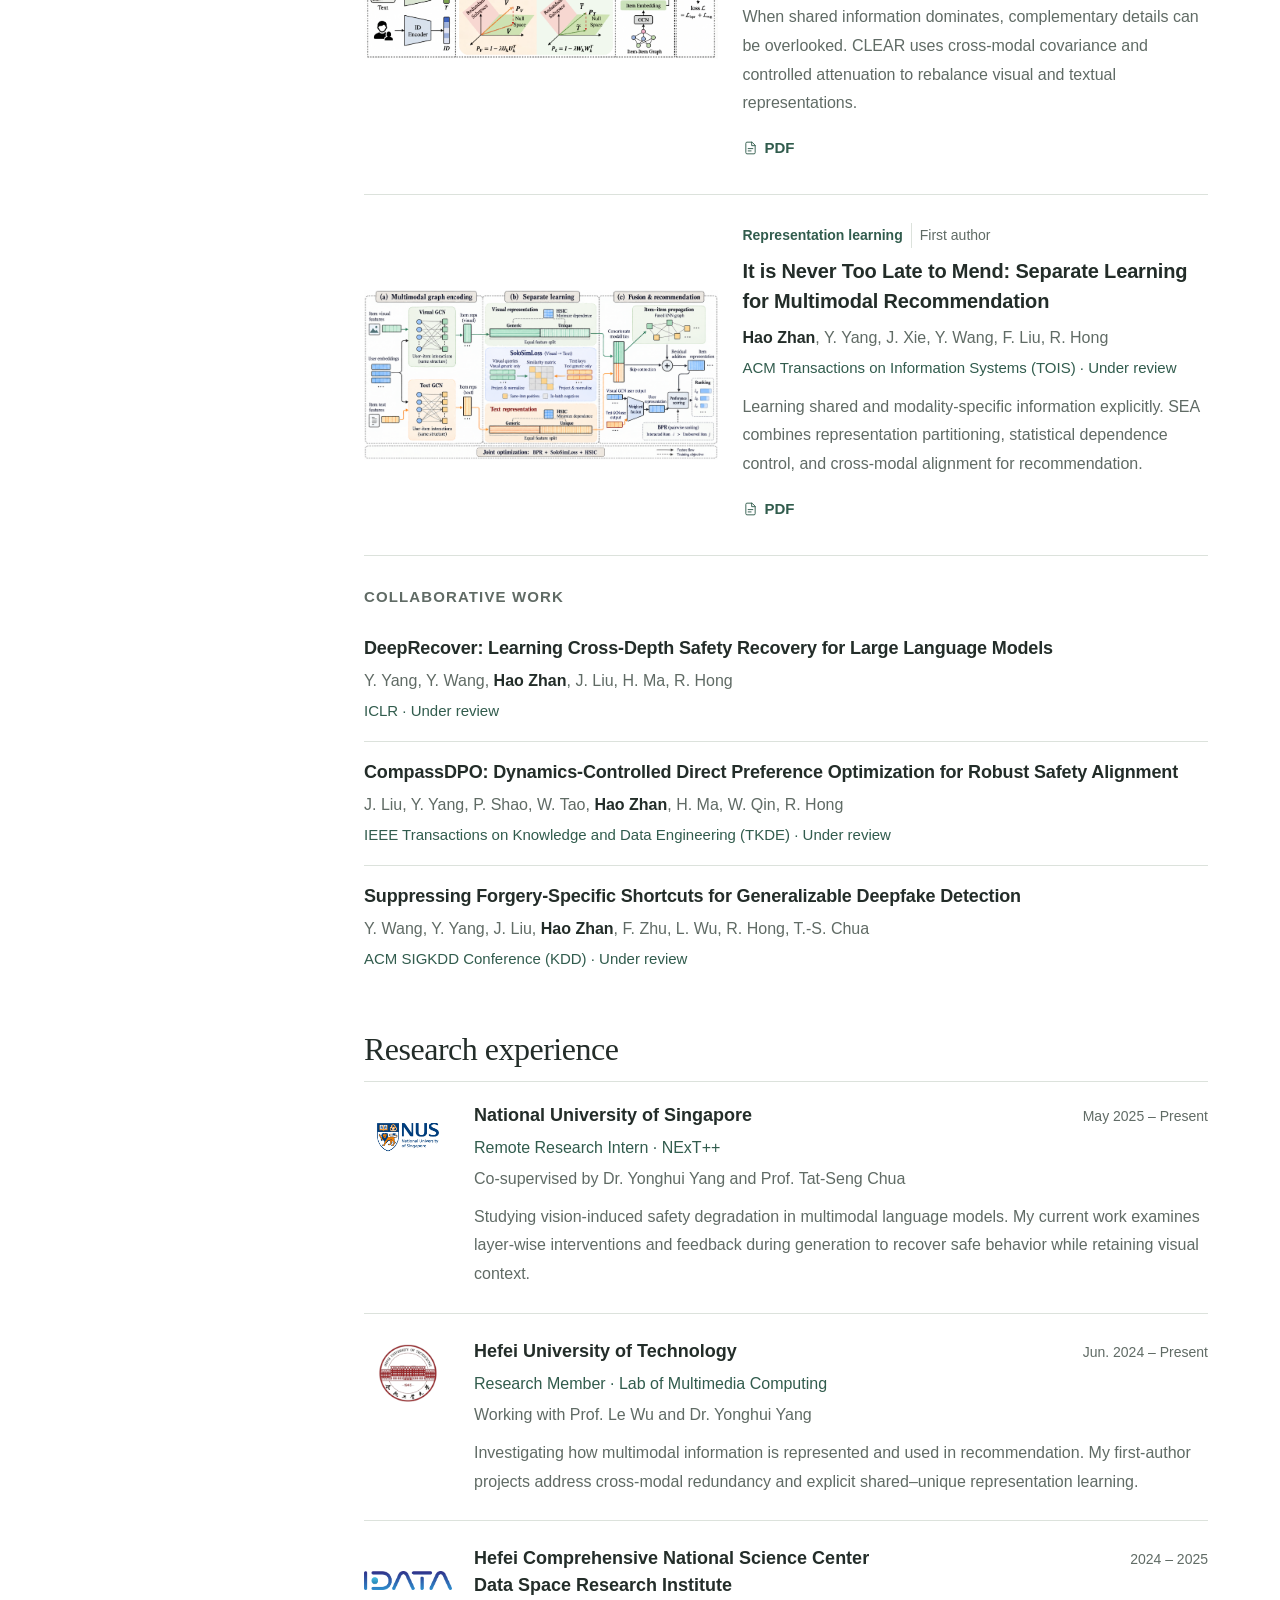
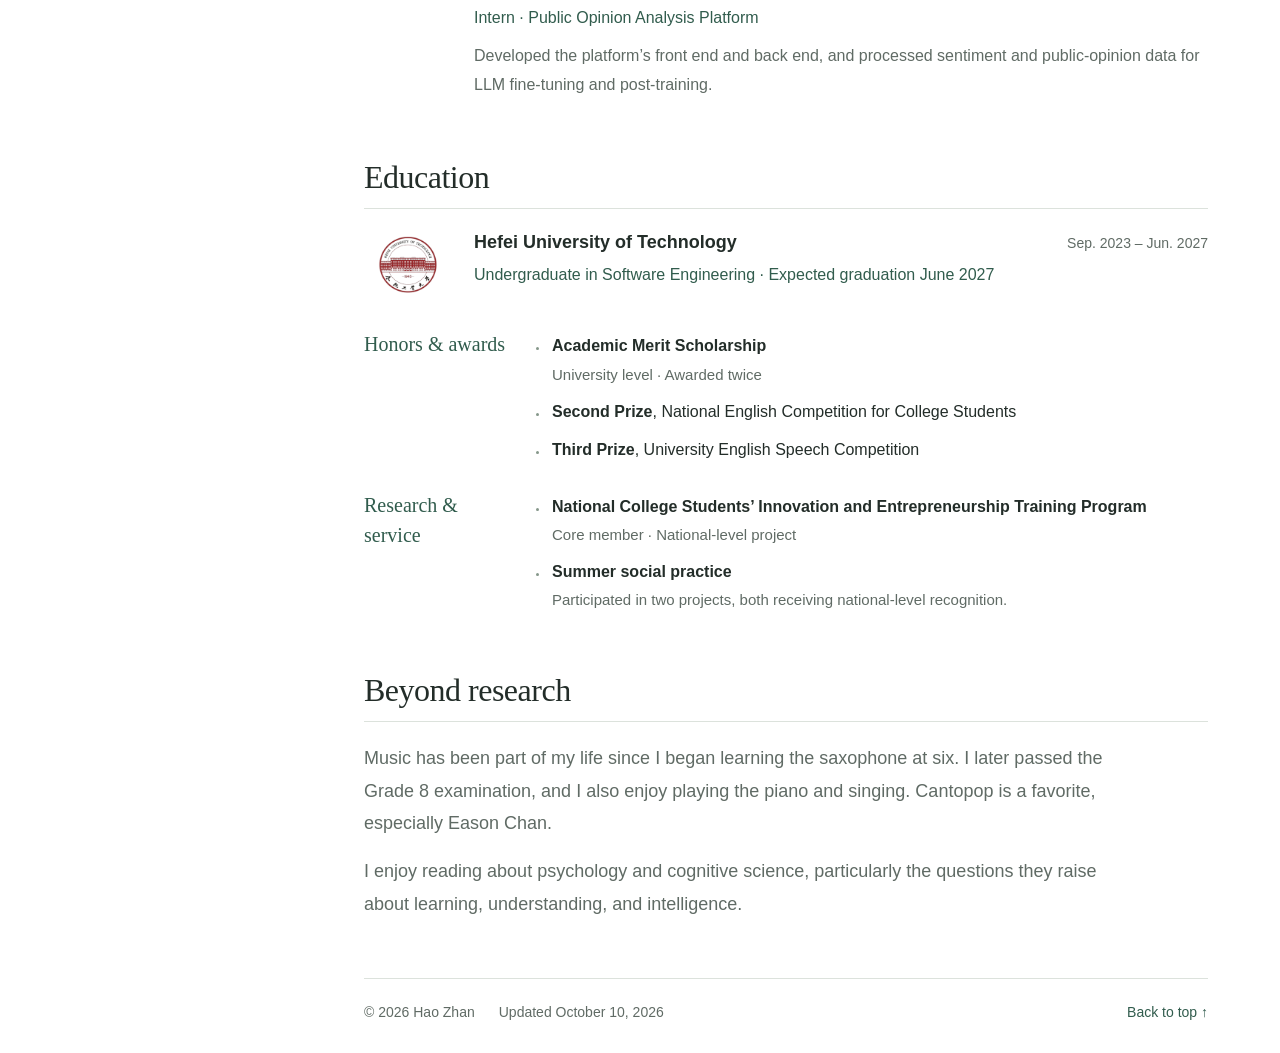
==== commit 617a547c: "Update index.html" ====
--- a/index.html
+++ b/index.html
@@ -140,6 +140,102 @@
     @media(max-width:820px){.signature{width:114px;margin:0 0 10px}}
     @media(max-width:560px){.signature{width:100px;margin:0 0 9px}}
     @media print{.signature{width:100px;margin:0 0 8px}}
+    /* Append after the existing styles. rem values respect browser font settings. */
+@media screen {
+  body { font-size: 1.125rem; }
+  nav a { font-size: 1rem; }
+  h1 { font-size: 2.75rem; }
+  .role { font-size: 1.0625rem; }
+  .affiliation, .profile-links a { font-size: 1rem; }
+  .profile-note { font-size: .9375rem; }
+  .eyebrow { font-size: .8125rem; letter-spacing: .12em; }
+  .intro { font-size: clamp(2rem, 3vw, 2.5rem); }
+  .about > p:not(.eyebrow) { font-size: 1.125rem; line-height: 1.8; }
+  .about .opportunity { font-size: 1rem !important; }
+  .interest-number { font-size: 1.125rem; }
+  .interests h3 { font-size: 1.0625rem; line-height: 1.5; }
+  .interests p { font-size: 1rem; }
+  .section-heading { flex-wrap: wrap; gap: 8px 16px; }
+  .section-heading h2 { font-size: 2rem; }
+  .section-heading > span, .section-note { font-size: .9375rem; }
+  .paper-figure > span, .paper-kicker { font-size: .875rem; }
+  .paper h3 { font-size: 1.25rem; }
+  .collaborative h3 { font-size: 1.125rem; }
+  .authors, .paper-summary { font-size: 1rem; }
+  .venue { font-size: .9375rem; }
+  .paper-links { flex-wrap: wrap; }
+  .paper-links a { font-size: .9375rem; min-height: 36px; }
+  .subheading { font-size: .9375rem; }
+  .entry-top { flex-wrap: wrap; gap: 4px 18px; }
+  .entry-top h3 { font-size: 1.125rem; }
+  .date { font-size: .875rem; white-space: normal; }
+  .entry-role, .entry-advisors { font-size: 1rem; }
+  .institution-content > p:last-child:not(.entry-role):not(.entry-advisors),
+  .experience-entry > p:last-child:not(.entry-role):not(.entry-advisors) {
+    font-size: 1rem;
+  }
+  .recognition-group h3 { font-size: 1.25rem; }
+  .recognition-list, .honors li { font-size: 1rem; }
+  .recognition-detail { font-size: .9375rem; }
+  #beyond p { font-size: 1.125rem; line-height: 1.8; }
+  footer { font-size: .875rem; }
+}
+
+@media screen and (max-width: 820px) {
+  nav a { font-size: .9375rem; }
+  .identity h1 { font-size: 2.5rem; }
+  .role { font-size: 1rem; }
+  .role br { display: initial; }
+  .affiliation, .profile-links a { font-size: .9375rem; }
+  .profile-links a { min-height: 36px; }
+  .intro { font-size: 2.25rem; }
+  .section-heading h2 { font-size: 1.875rem; }
+}
+
+@media screen and (max-width: 560px) {
+  html { scroll-padding-top: 132px; }
+  .header-inner { gap: 16px; padding: 10px 20px; }
+  .wordmark { font-size: 1.625rem; flex-shrink: 0; }
+  nav {
+    display: grid;
+    grid-template-columns: repeat(2, minmax(0, 1fr));
+    gap: 0 12px;
+    flex: 1;
+    max-width: 320px;
+  }
+  nav a {
+    display: flex;
+    align-items: center;
+    min-height: 40px;
+    padding: 6px 0;
+    font-size: .875rem;
+    line-height: 1.5;
+  }
+  nav a:last-child { max-width: none; text-align: left; }
+  .identity h1 { font-size: 2.25rem; }
+  .role { font-size: 1rem; }
+  .affiliation, .profile-links a { font-size: .9375rem; }
+  .profile-links { gap: 8px 18px; }
+  .profile-links a { min-height: 40px; }
+  .eyebrow { font-size: .8125rem; letter-spacing: .08em; }
+  .intro { font-size: 2rem; }
+  .about > p:not(.eyebrow) { font-size: 1.0625rem; }
+  .about .opportunity { font-size: 1rem !important; }
+  .section-heading h2 { font-size: 1.75rem; }
+  .section-heading > span { max-width: none; text-align: left; font-size: .875rem; }
+  .section-note { font-size: .9375rem; }
+  .paper h3 { font-size: 1.1875rem; }
+  .paper-summary { font-size: 1rem; }
+  .paper-links a { font-size: .9375rem; min-height: 40px; }
+  .paper-kicker { font-size: .875rem; }
+  .entry-top h3 { font-size: 1.125rem; }
+  .recognition-list { font-size: 1rem; }
+  .recognition-group h3 { font-size: 1.25rem; }
+  .honors li span:last-child { font-size: .9375rem; }
+  #beyond p { font-size: 1.0625rem; }
+  footer { font-size: .875rem; }
+}
+
     </style>
     <title>Hao Zhan | Academic Homepage</title>
 </head>
@@ -219,7 +315,7 @@
                     </ul>
                 </div>
                 <div class="recognition-group"><h3>Research &amp; service</h3>
-                    <ul class="recognitnion-list">
+                    <ul class="recognition-list">
                         <li><strong>National College Students’ Innovation and Entrepreneurship Training Program</strong><span class="recognition-detail">Core member · National-level project</span></li>
                         <li><strong>Summer social practice</strong><span class="recognition-detail">Participated in two projects, both receiving national-level recognition.</span></li>
                     </ul>
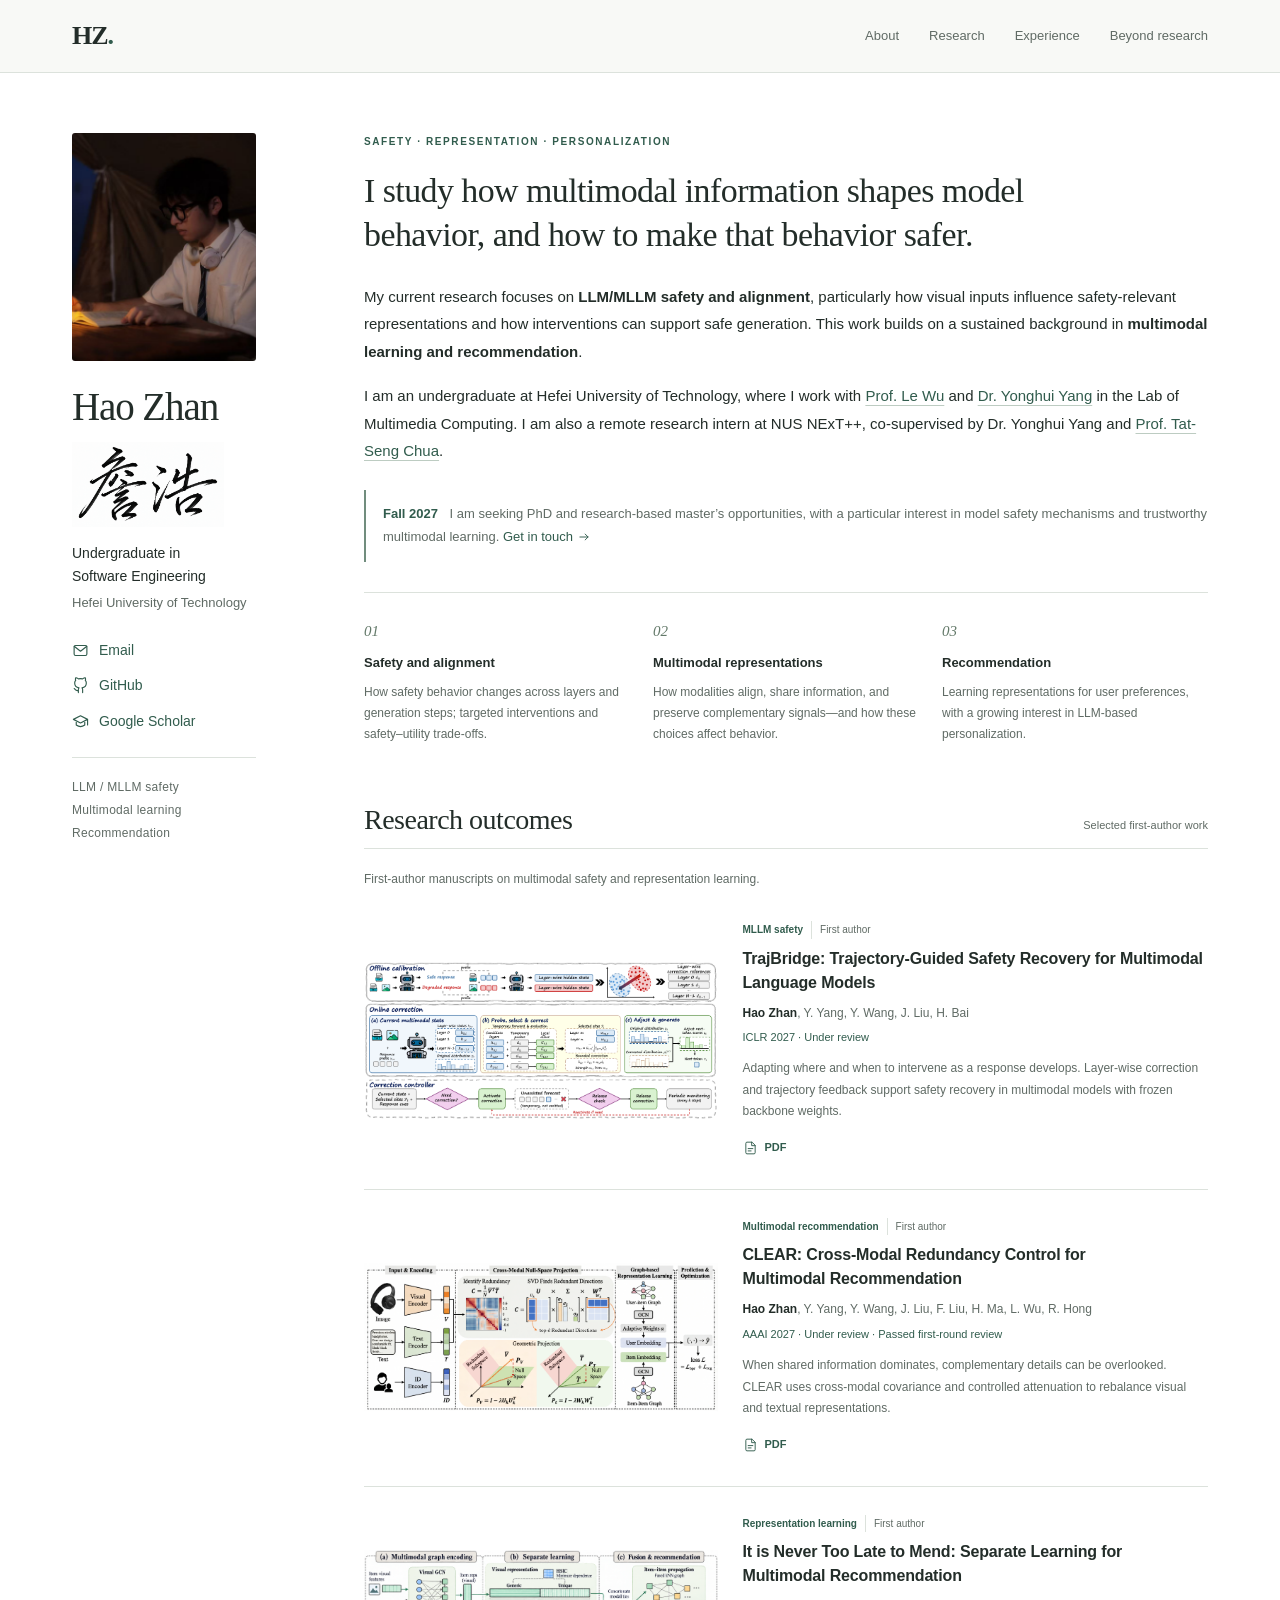
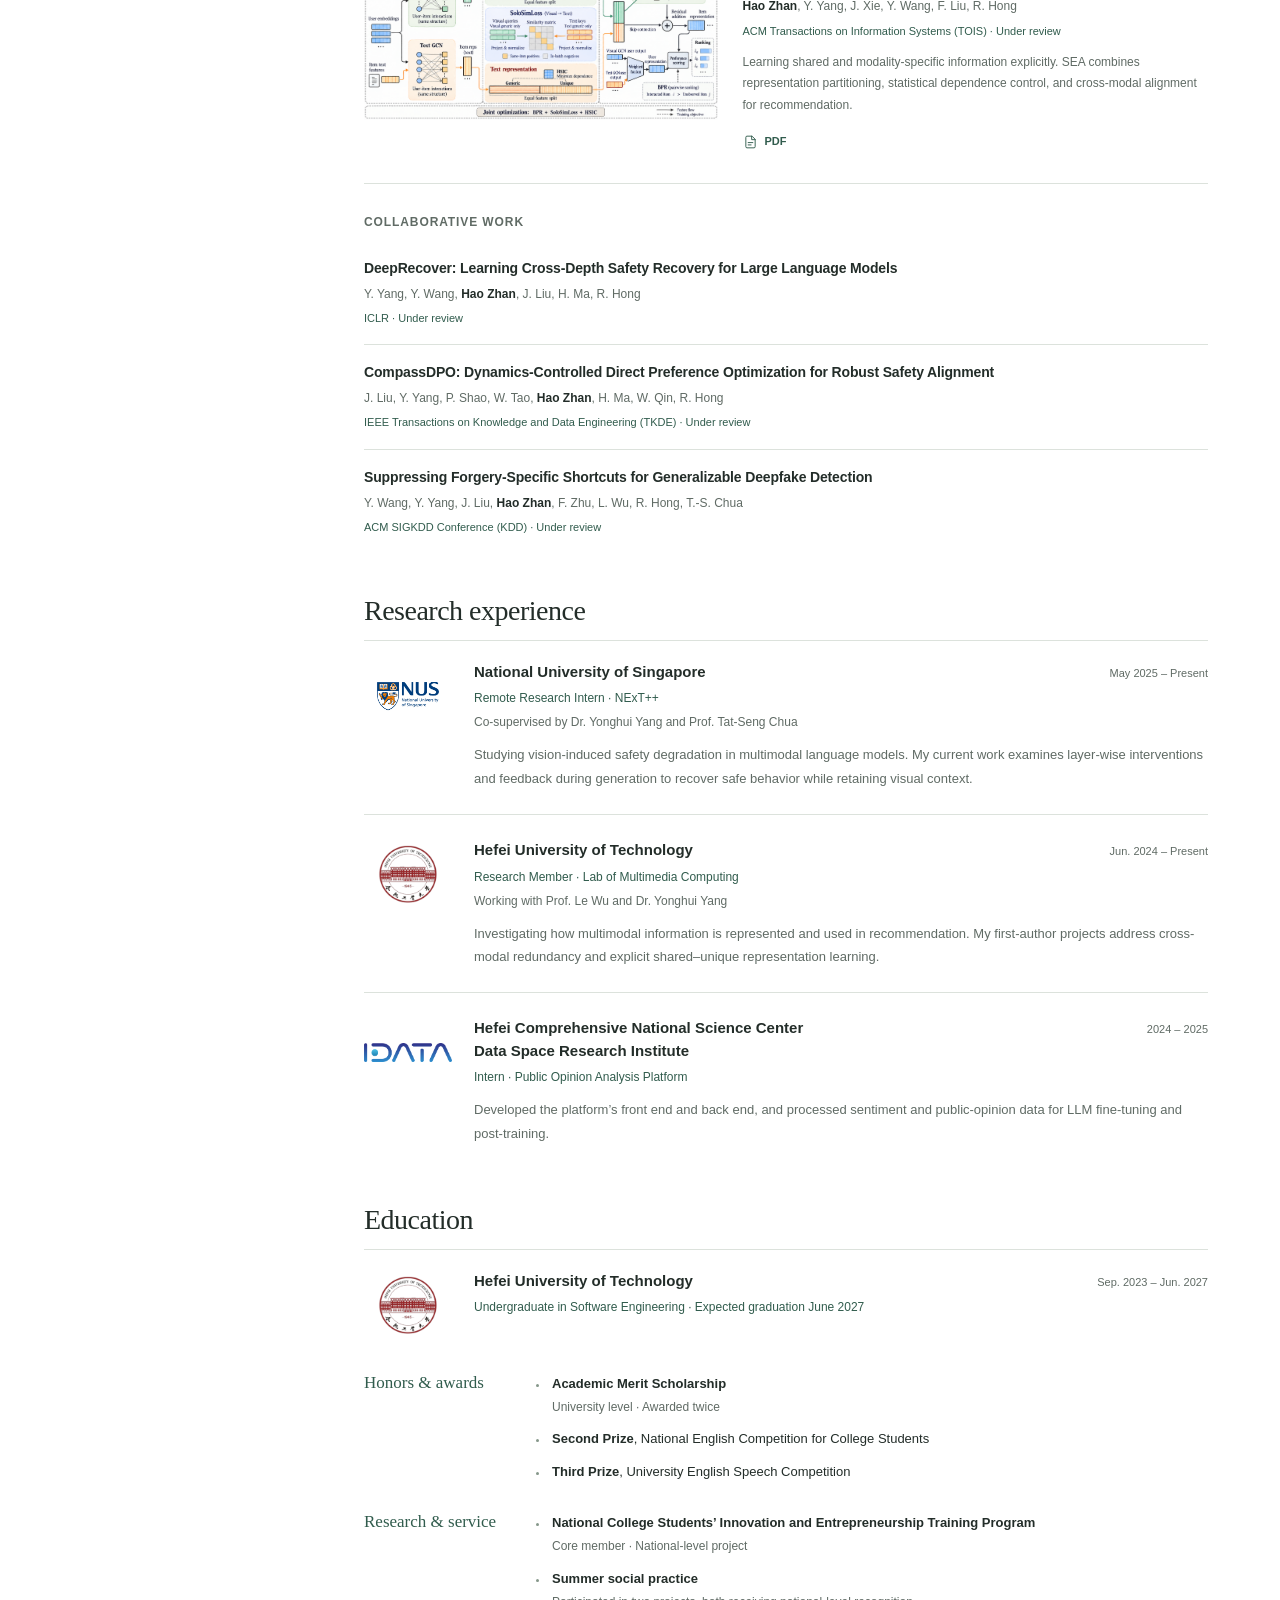
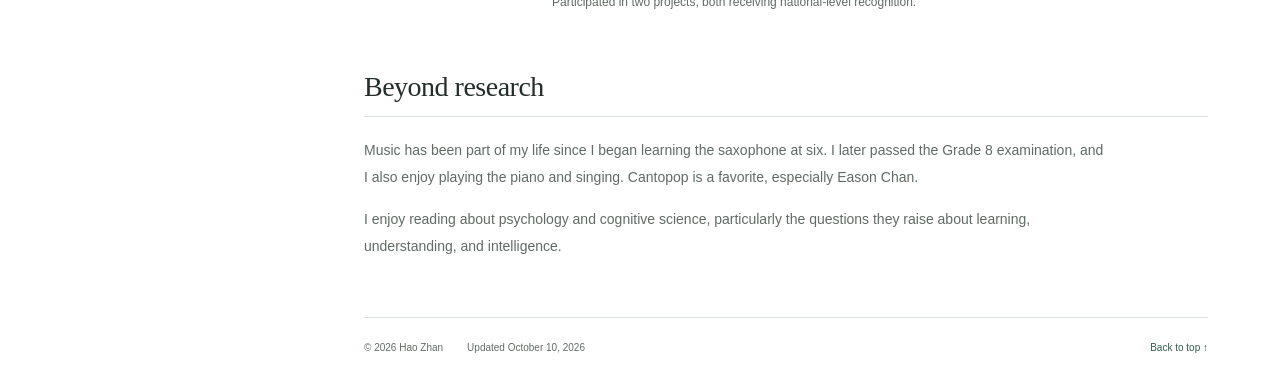
==== commit 432010fb: "Update index.html" ====
--- a/index.html
+++ b/index.html
@@ -141,100 +141,6 @@
     @media(max-width:560px){.signature{width:100px;margin:0 0 9px}}
     @media print{.signature{width:100px;margin:0 0 8px}}
     /* Append after the existing styles. rem values respect browser font settings. */
-@media screen {
-  body { font-size: 1.125rem; }
-  nav a { font-size: 1rem; }
-  h1 { font-size: 2.75rem; }
-  .role { font-size: 1.0625rem; }
-  .affiliation, .profile-links a { font-size: 1rem; }
-  .profile-note { font-size: .9375rem; }
-  .eyebrow { font-size: .8125rem; letter-spacing: .12em; }
-  .intro { font-size: clamp(2rem, 3vw, 2.5rem); }
-  .about > p:not(.eyebrow) { font-size: 1.125rem; line-height: 1.8; }
-  .about .opportunity { font-size: 1rem !important; }
-  .interest-number { font-size: 1.125rem; }
-  .interests h3 { font-size: 1.0625rem; line-height: 1.5; }
-  .interests p { font-size: 1rem; }
-  .section-heading { flex-wrap: wrap; gap: 8px 16px; }
-  .section-heading h2 { font-size: 2rem; }
-  .section-heading > span, .section-note { font-size: .9375rem; }
-  .paper-figure > span, .paper-kicker { font-size: .875rem; }
-  .paper h3 { font-size: 1.25rem; }
-  .collaborative h3 { font-size: 1.125rem; }
-  .authors, .paper-summary { font-size: 1rem; }
-  .venue { font-size: .9375rem; }
-  .paper-links { flex-wrap: wrap; }
-  .paper-links a { font-size: .9375rem; min-height: 36px; }
-  .subheading { font-size: .9375rem; }
-  .entry-top { flex-wrap: wrap; gap: 4px 18px; }
-  .entry-top h3 { font-size: 1.125rem; }
-  .date { font-size: .875rem; white-space: normal; }
-  .entry-role, .entry-advisors { font-size: 1rem; }
-  .institution-content > p:last-child:not(.entry-role):not(.entry-advisors),
-  .experience-entry > p:last-child:not(.entry-role):not(.entry-advisors) {
-    font-size: 1rem;
-  }
-  .recognition-group h3 { font-size: 1.25rem; }
-  .recognition-list, .honors li { font-size: 1rem; }
-  .recognition-detail { font-size: .9375rem; }
-  #beyond p { font-size: 1.125rem; line-height: 1.8; }
-  footer { font-size: .875rem; }
-}
-
-@media screen and (max-width: 820px) {
-  nav a { font-size: .9375rem; }
-  .identity h1 { font-size: 2.5rem; }
-  .role { font-size: 1rem; }
-  .role br { display: initial; }
-  .affiliation, .profile-links a { font-size: .9375rem; }
-  .profile-links a { min-height: 36px; }
-  .intro { font-size: 2.25rem; }
-  .section-heading h2 { font-size: 1.875rem; }
-}
-
-@media screen and (max-width: 560px) {
-  html { scroll-padding-top: 132px; }
-  .header-inner { gap: 16px; padding: 10px 20px; }
-  .wordmark { font-size: 1.625rem; flex-shrink: 0; }
-  nav {
-    display: grid;
-    grid-template-columns: repeat(2, minmax(0, 1fr));
-    gap: 0 12px;
-    flex: 1;
-    max-width: 320px;
-  }
-  nav a {
-    display: flex;
-    align-items: center;
-    min-height: 40px;
-    padding: 6px 0;
-    font-size: .875rem;
-    line-height: 1.5;
-  }
-  nav a:last-child { max-width: none; text-align: left; }
-  .identity h1 { font-size: 2.25rem; }
-  .role { font-size: 1rem; }
-  .affiliation, .profile-links a { font-size: .9375rem; }
-  .profile-links { gap: 8px 18px; }
-  .profile-links a { min-height: 40px; }
-  .eyebrow { font-size: .8125rem; letter-spacing: .08em; }
-  .intro { font-size: 2rem; }
-  .about > p:not(.eyebrow) { font-size: 1.0625rem; }
-  .about .opportunity { font-size: 1rem !important; }
-  .section-heading h2 { font-size: 1.75rem; }
-  .section-heading > span { max-width: none; text-align: left; font-size: .875rem; }
-  .section-note { font-size: .9375rem; }
-  .paper h3 { font-size: 1.1875rem; }
-  .paper-summary { font-size: 1rem; }
-  .paper-links a { font-size: .9375rem; min-height: 40px; }
-  .paper-kicker { font-size: .875rem; }
-  .entry-top h3 { font-size: 1.125rem; }
-  .recognition-list { font-size: 1rem; }
-  .recognition-group h3 { font-size: 1.25rem; }
-  .honors li span:last-child { font-size: .9375rem; }
-  #beyond p { font-size: 1.0625rem; }
-  footer { font-size: .875rem; }
-}
 
     </style>
     <title>Hao Zhan | Academic Homepage</title>
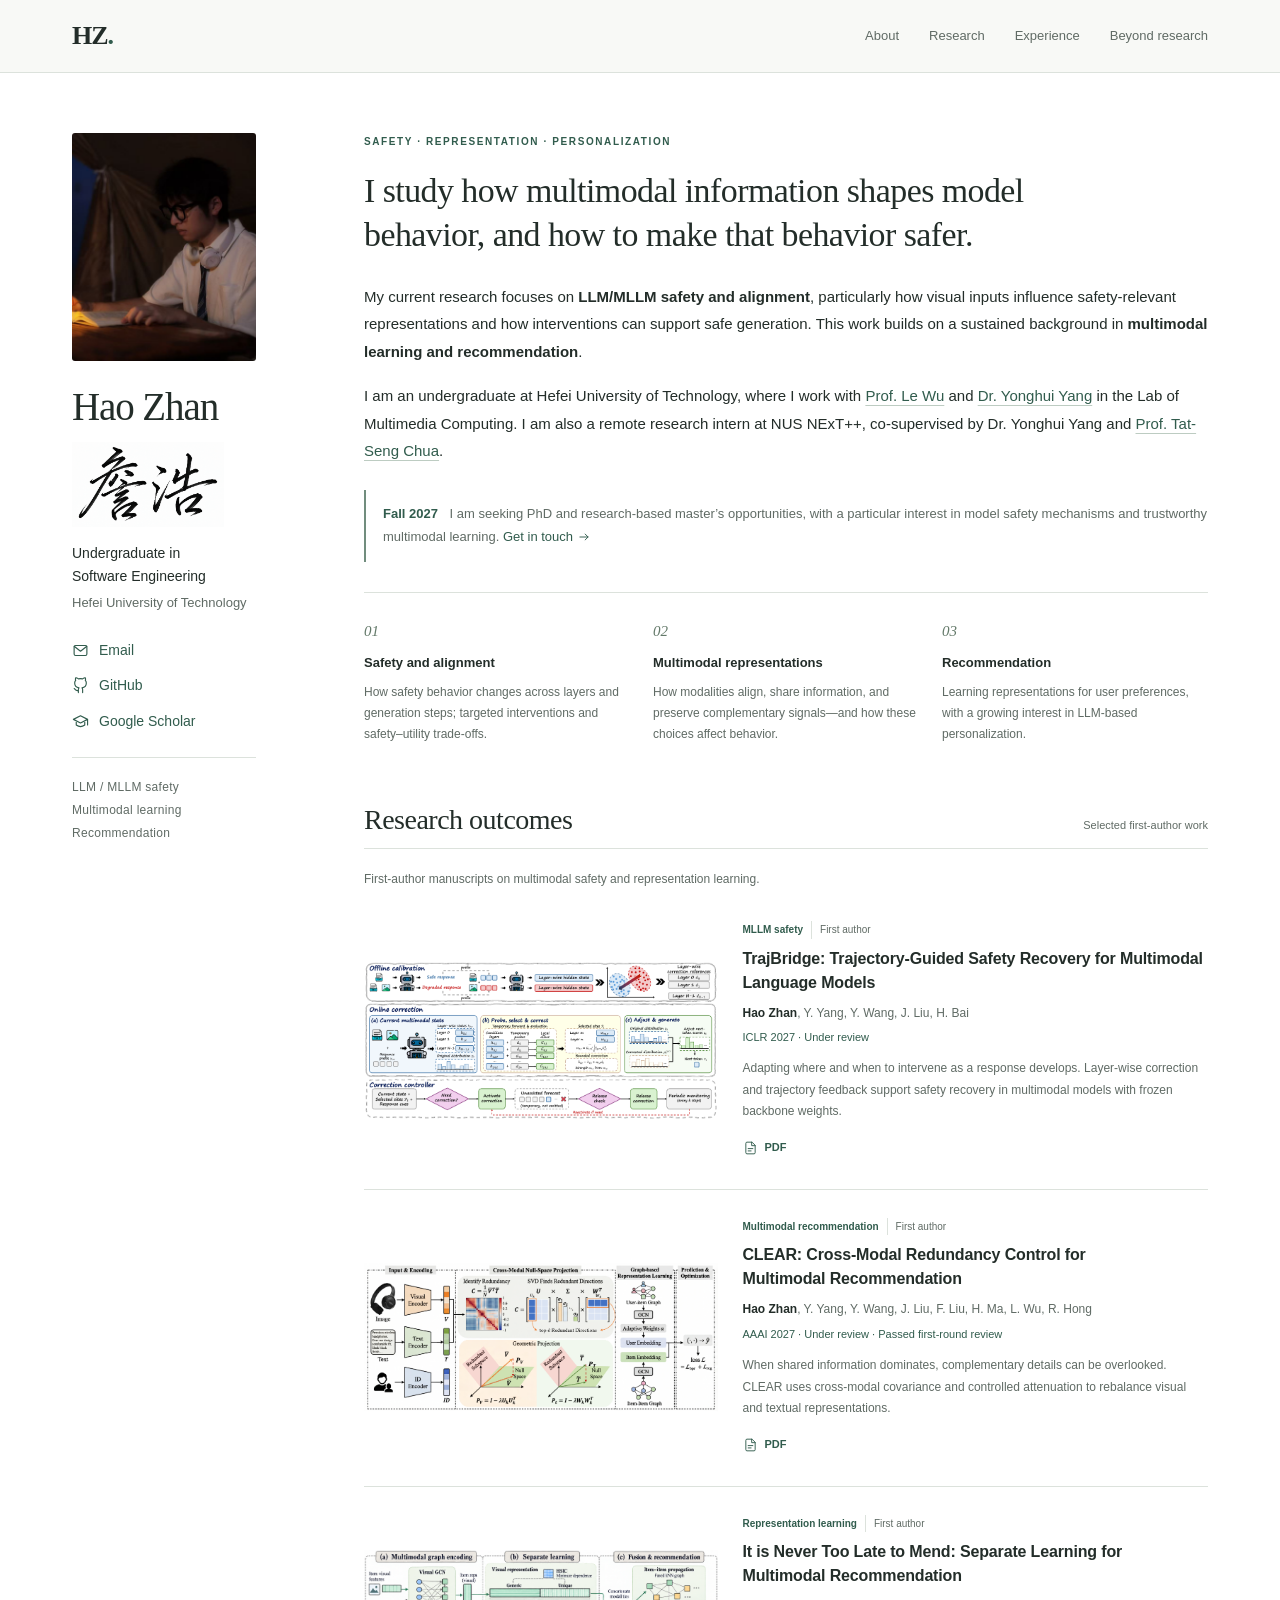
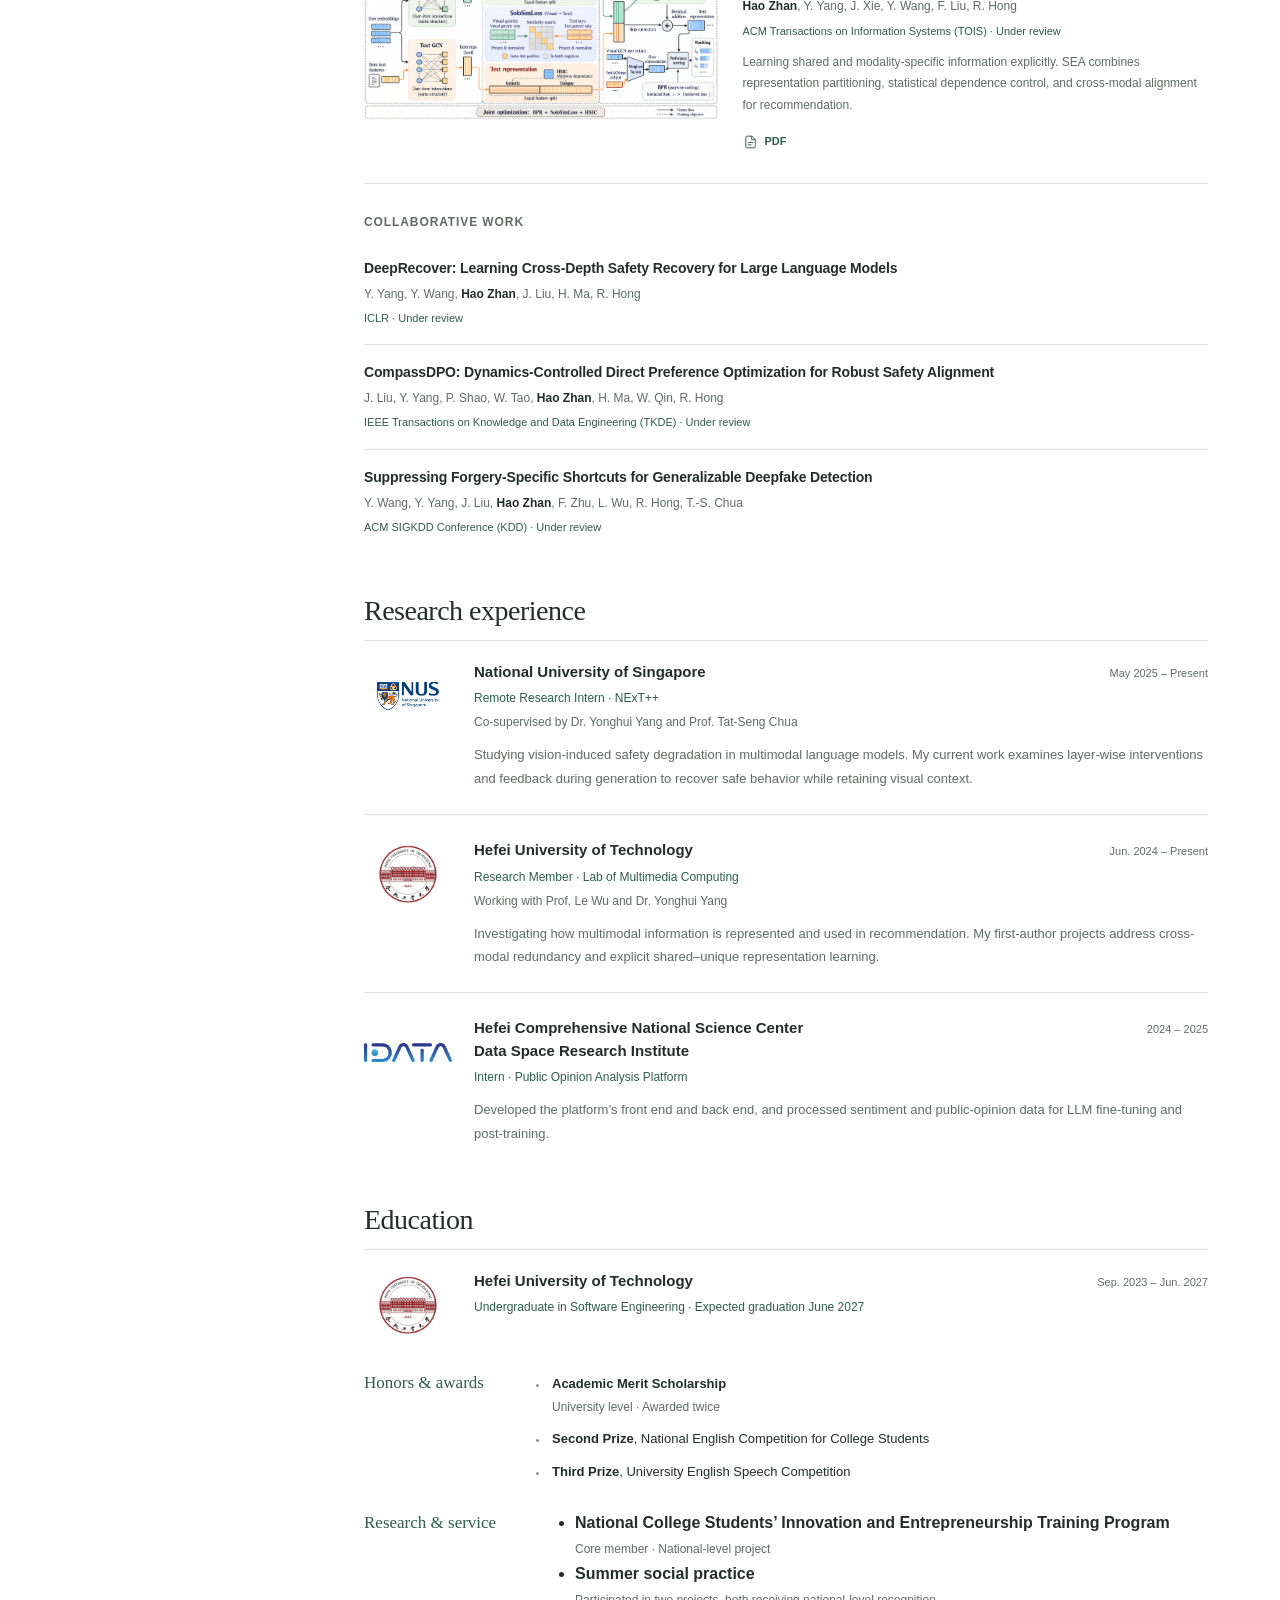
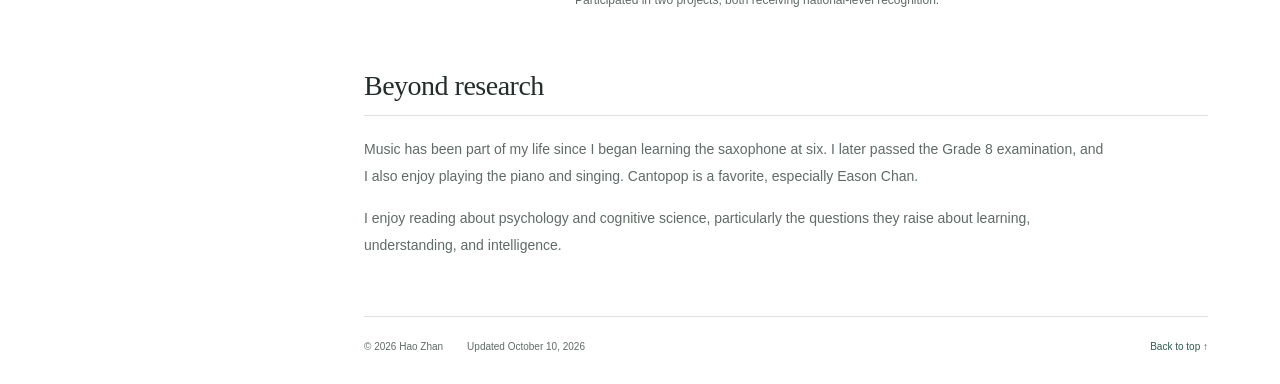
==== commit 9623cc2b: "Update index.html" ====
--- a/index.html
+++ b/index.html
@@ -140,8 +140,6 @@
     @media(max-width:820px){.signature{width:114px;margin:0 0 10px}}
     @media(max-width:560px){.signature{width:100px;margin:0 0 9px}}
     @media print{.signature{width:100px;margin:0 0 8px}}
-    /* Append after the existing styles. rem values respect browser font settings. */
-
     </style>
     <title>Hao Zhan | Academic Homepage</title>
 </head>
@@ -221,7 +219,7 @@
                     </ul>
                 </div>
                 <div class="recognition-group"><h3>Research &amp; service</h3>
-                    <ul class="recognition-list">
+                    <ul class="recognitnion-list">
                         <li><strong>National College Students’ Innovation and Entrepreneurship Training Program</strong><span class="recognition-detail">Core member · National-level project</span></li>
                         <li><strong>Summer social practice</strong><span class="recognition-detail">Participated in two projects, both receiving national-level recognition.</span></li>
                     </ul>
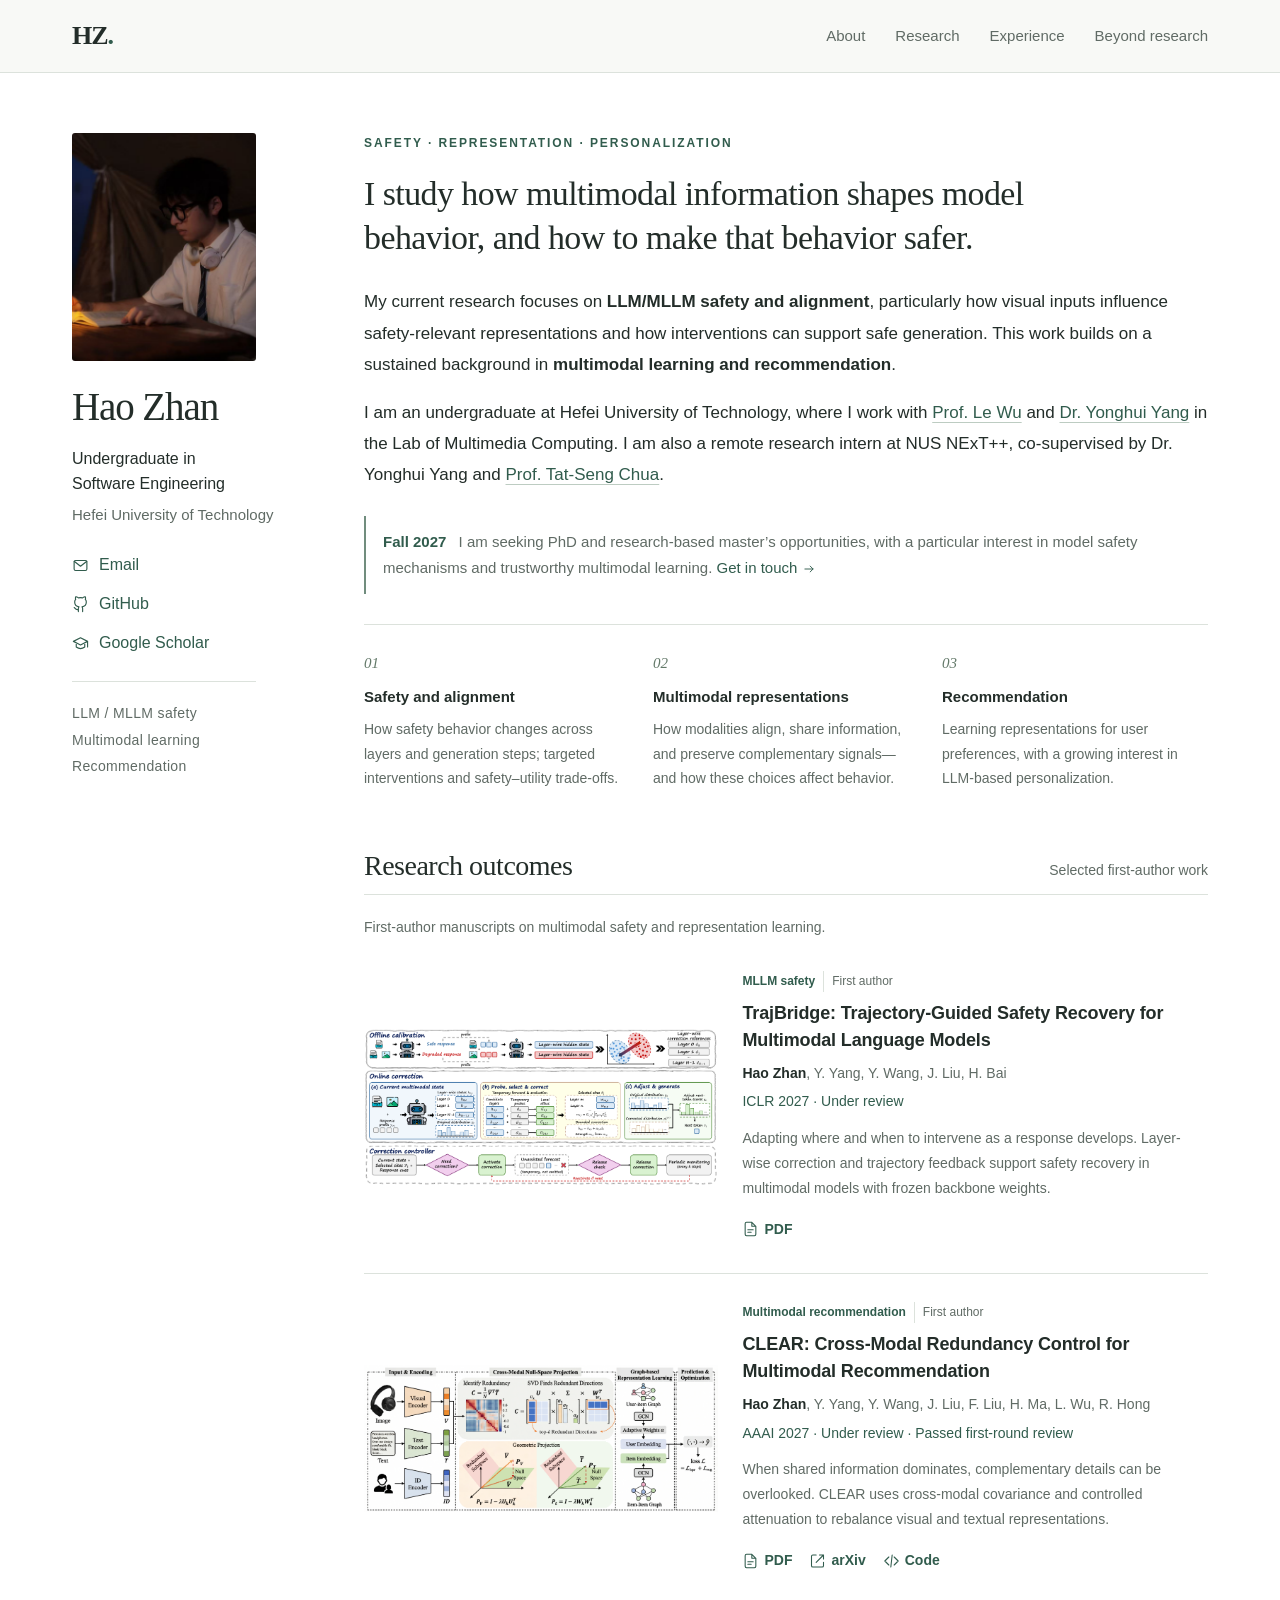
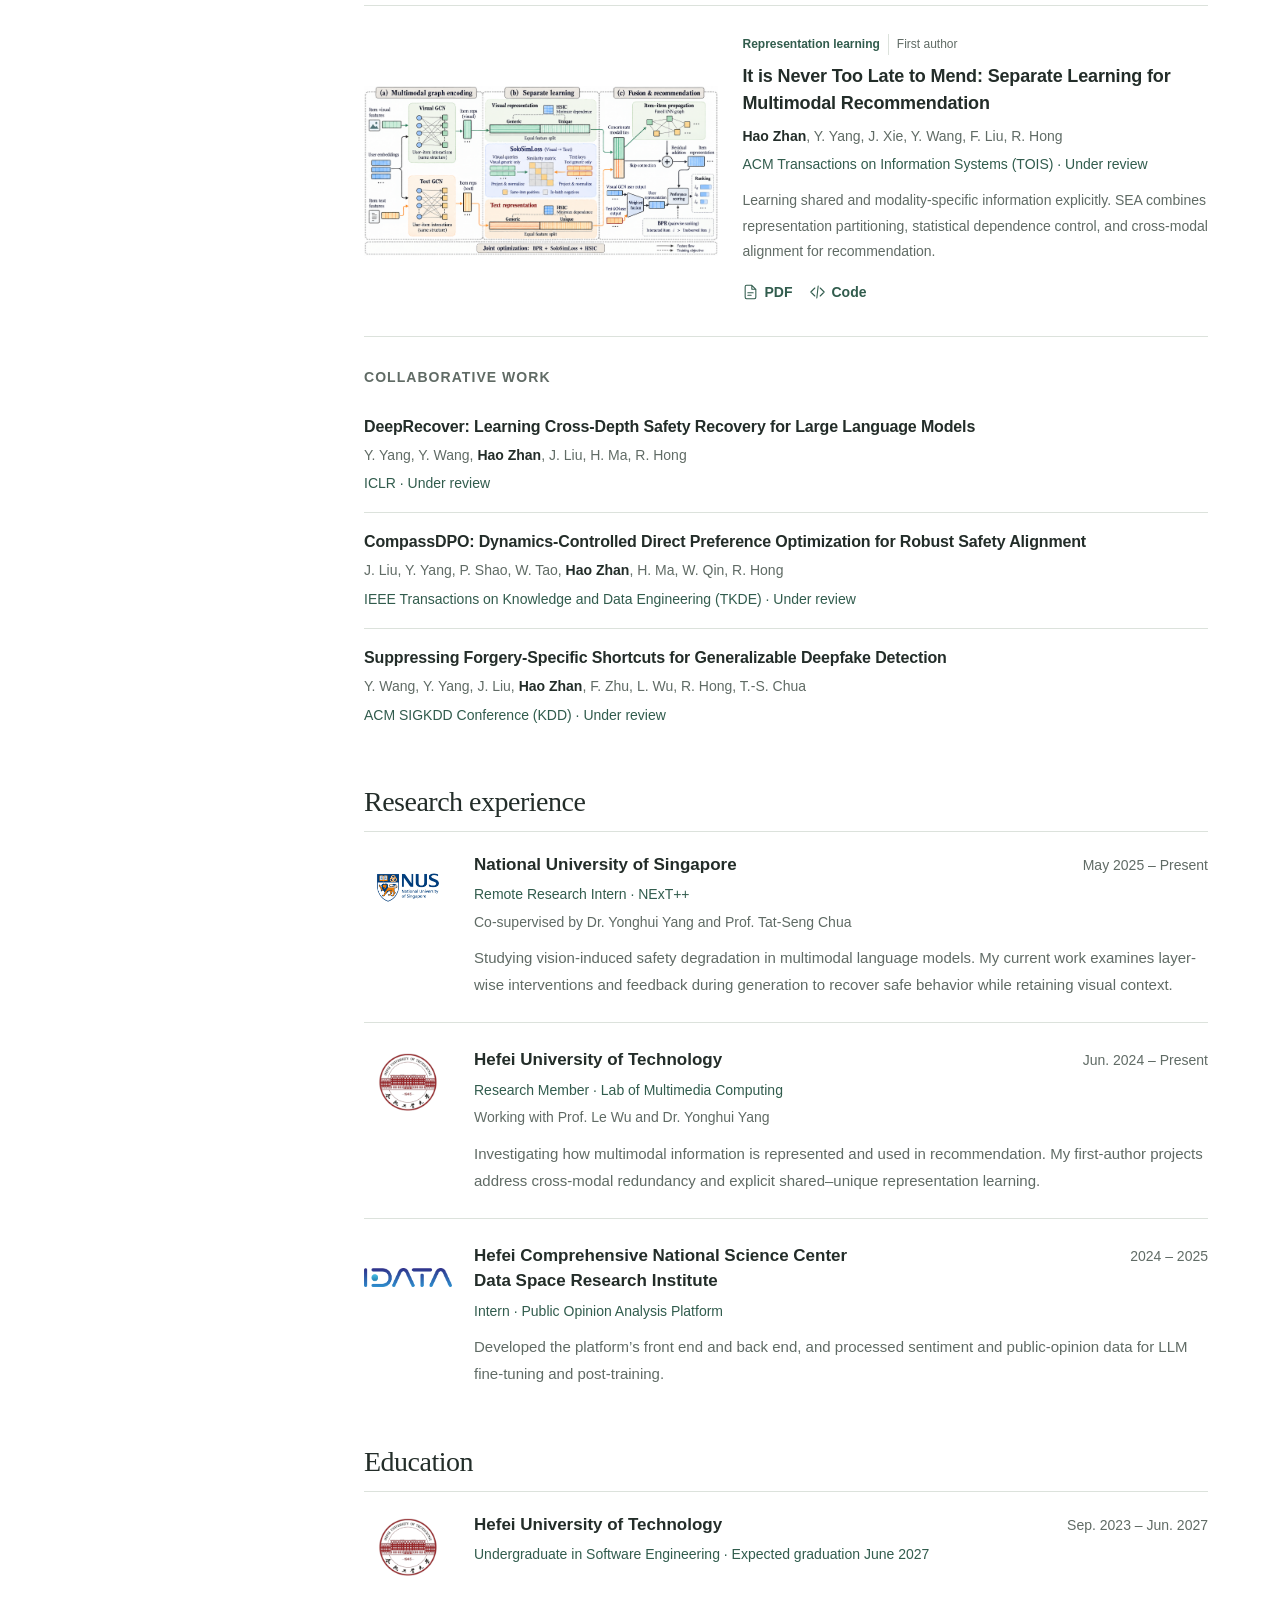
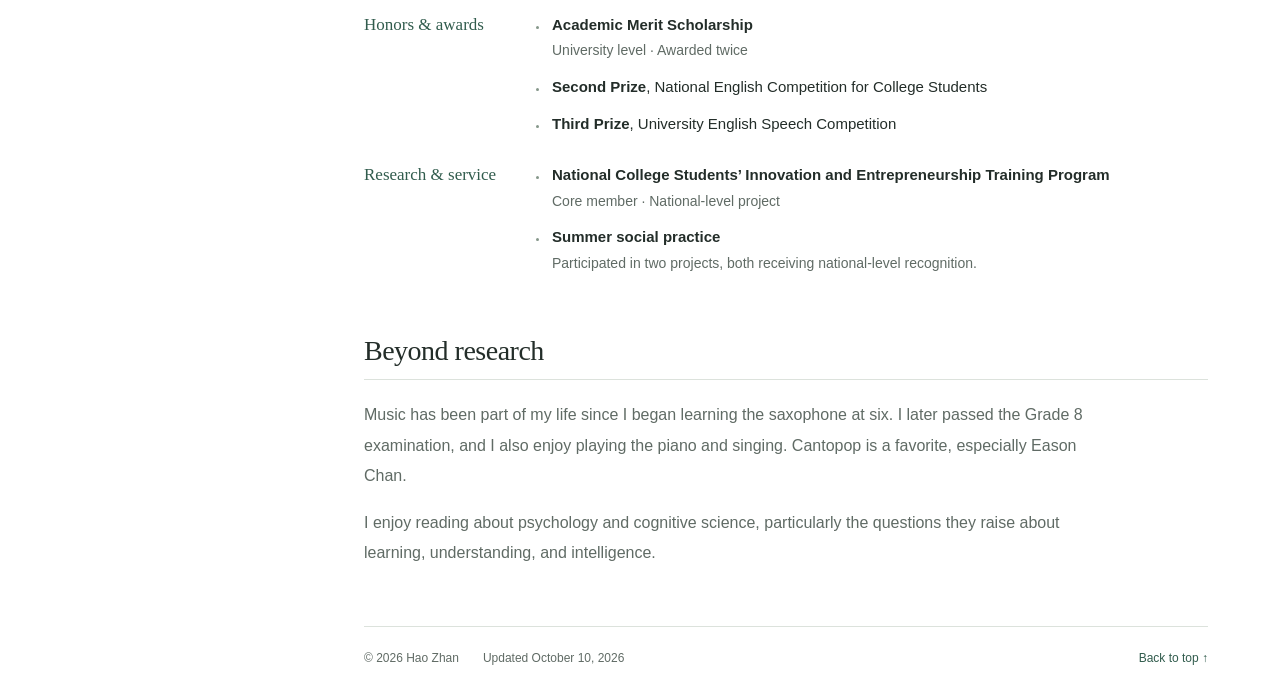
==== commit 6a5f7f34: "Update style.css" ====
--- a/index.html
+++ b/index.html
@@ -30,57 +30,57 @@
     .wordmark span{color:var(--accent)}
     .wordmark:hover{text-decoration:none}
     nav{display:flex;gap:30px;align-items:center}
-    nav a{font-size:13px;color:var(--muted);padding:14px 0}
+    nav a{font-size:15px;color:var(--muted);padding:14px 0}
     nav a:hover{color:var(--accent)}
     .page{display:grid;grid-template-columns:220px minmax(0,1fr);gap:72px;max-width:1200px;padding:60px 32px 0;margin:auto}
     .profile{min-width:0}
     .profile-inner{position:sticky;top:110px}
     .portrait{display:block;width:184px;height:228px;object-fit:cover;object-position:80% center;border-radius:3px;margin-bottom:24px;background:var(--wash)}
     h1{font:400 39px/1.15 var(--serif);letter-spacing:-1.1px;margin-bottom:16px}
-    .role{font-size:14px;line-height:1.6}
-    .affiliation{color:var(--muted);font-size:13px;line-height:1.6;margin-top:6px}
+    .role{font-size:16px;line-height:1.6}
+    .affiliation{color:var(--muted);font-size:15px;line-height:1.6;margin-top:6px}
     .profile-links{display:flex;flex-direction:column;gap:11px;margin:24px 0}
-    .profile-links a{display:flex;align-items:center;gap:10px;width:fit-content;font-size:14px}
-    .profile-note{border-top:1px solid var(--line);padding-top:18px;font-size:12px;line-height:1.9;color:var(--muted);letter-spacing:.025em;max-width:184px}
+    .profile-links a{display:flex;align-items:center;gap:10px;width:fit-content;font-size:16px}
+    .profile-note{border-top:1px solid var(--line);padding-top:18px;font-size:14px;line-height:1.9;color:var(--muted);letter-spacing:.025em;max-width:184px}
     main{min-width:0}
     main:focus{outline:none}
     section{margin-bottom:58px}
-    .eyebrow{font-size:10px;font-weight:650;text-transform:uppercase;letter-spacing:.16em;color:var(--accent);margin-bottom:18px}
+    .eyebrow{font-size:12px;font-weight:650;text-transform:uppercase;letter-spacing:.16em;color:var(--accent);margin-bottom:18px}
     .intro{font:400 clamp(27px,2.65vw,35px)/1.3 var(--serif);letter-spacing:-.55px;margin:0 0 26px;max-width:770px;text-wrap:pretty}
-    .about>p:not(.eyebrow){font-size:15px;line-height:1.85}
+    .about>p:not(.eyebrow){font-size:17px;line-height:1.85}
     .about>p a:not(.opportunity a){text-decoration:underline;text-decoration-color:#bdccc2}
-    .about .opportunity{margin-top:25px;padding:13px 0 13px 17px;border-left:2px solid #718d7e;color:var(--muted);font-size:13px!important;line-height:1.75!important}
+    .about .opportunity{margin-top:25px;padding:13px 0 13px 17px;border-left:2px solid #718d7e;color:var(--muted);font-size:15px!important;line-height:1.75!important}
     .small-label{color:var(--accent);font-weight:650;margin-right:8px;white-space:nowrap}
     .opportunity a{display:inline-block;white-space:nowrap}
     .opportunity .icon{width:14px;height:14px;vertical-align:-3px}
     .interests{display:grid;grid-template-columns:repeat(3,minmax(0,1fr));gap:23px;margin-top:30px;padding-top:24px;border-top:1px solid var(--line)}
     .interest-number{font:italic 15px var(--serif);color:#637969}
-    .interests h3{font-size:13px;line-height:1.45;margin:9px 0}
-    .interests p{font-size:12px;color:var(--muted);line-height:1.75}
+    .interests h3{font-size:15px;line-height:1.45;margin:9px 0}
+    .interests p{font-size:14px;color:var(--muted);line-height:1.75}
     .section-heading{display:flex;justify-content:space-between;align-items:baseline;gap:16px;border-bottom:1px solid var(--line);padding-bottom:12px;margin-bottom:20px}
     .section-heading h2{font:400 28px/1.2 var(--serif);letter-spacing:-.5px}
-    .section-heading>span{font-size:11px;color:var(--muted);text-align:right}
-    .section-note{font-size:12px;color:var(--muted);margin-bottom:3px}
+    .section-heading>span{font-size:14px;color:var(--muted);text-align:right}
+    .section-note{font-size:14px;color:var(--muted);margin-bottom:3px}
     .papers{list-style:none;padding:0}
     .paper{display:grid;grid-template-columns:minmax(0,42%) minmax(0,1fr);gap:24px;padding:28px 0;border-bottom:1px solid var(--line);align-items:start;scroll-margin-top:100px}
     .paper-figure{display:block;align-self:center;width:100%;margin:0;line-height:0}
     .paper-figure:hover{text-decoration:none}
     .paper-figure img{display:block;width:100%;height:auto}
-    .paper-kicker{display:flex;gap:8px;align-items:center;flex-wrap:wrap;font-size:10px;font-weight:600;color:var(--accent);margin-bottom:8px}
+    .paper-kicker{display:flex;gap:8px;align-items:center;flex-wrap:wrap;font-size:12px;font-weight:600;color:var(--accent);margin-bottom:8px}
     .paper-kicker span{font-weight:400;color:var(--muted);border-left:1px solid var(--line);padding-left:8px}
-    .paper h3,.collaborative h3{font-size:16px;font-weight:600;line-height:1.5;letter-spacing:-.15px;text-wrap:pretty}
-    .authors{font-size:12px;line-height:1.7;color:var(--muted);margin-top:8px}
+    .paper h3,.collaborative h3{font-size:18px;font-weight:600;line-height:1.5;letter-spacing:-.15px;text-wrap:pretty}
+    .authors{font-size:14px;line-height:1.7;color:var(--muted);margin-top:8px}
     .authors strong{color:var(--ink);font-weight:650}
-    .venue{font-size:11px;line-height:1.65;color:var(--accent);margin-top:5px}
-    .paper-summary{font-size:12px;line-height:1.8;color:var(--muted);margin-top:12px}
-    .paper-links{display:flex;gap:18px;margin-top:12px}
-    .paper-links a{display:inline-flex;align-items:center;gap:5px;font-size:11px;font-weight:600;min-height:26px}
-    .paper-links .icon{width:14px;height:14px}
-    .subheading{font-size:12px;font-weight:650;color:var(--muted);letter-spacing:.075em;text-transform:uppercase;margin:28px 0 8px}
+    .venue{font-size:14px;line-height:1.65;color:var(--accent);margin-top:5px}
+    .paper-summary{font-size:14px;line-height:1.8;color:var(--muted);margin-top:12px}
+    .paper-links{display:flex;flex-wrap:wrap;gap:8px 18px;margin-top:12px}
+    .paper-links a{display:inline-flex;align-items:center;gap:5px;font-size:14px;font-weight:600;min-height:32px}
+    .paper-links .icon{width:16px;height:16px}
+    .subheading{font-size:14px;font-weight:650;color:var(--muted);letter-spacing:.075em;text-transform:uppercase;margin:28px 0 8px}
     .collaborative{list-style:none;padding:0}
     .collaborative li{padding:17px 0;border-bottom:1px solid var(--line)}
     .collaborative li:last-child{border-bottom:0;padding-bottom:0}
-    .collaborative h3{font-size:14px}
+    .collaborative h3{font-size:16px}
     .collaborative .authors{margin-top:5px}
     .experience-entry{padding:0 0 24px;margin-bottom:24px;border-bottom:1px solid var(--line)}
     .experience-entry:last-child{border-bottom:0;padding-bottom:0;margin-bottom:0}
@@ -90,56 +90,50 @@
     .institution-mark img[src$="hfut-logo.png"]{width:60px;height:60px}
     .institution-mark img[src$="idata.png"]{height:52px}
     .institution-content{min-width:0}
-    .institution-content>p:last-child:not(.entry-role):not(.entry-advisors){font-size:13px;line-height:1.8;margin-top:10px;color:var(--muted)}
+    .institution-content>p:last-child:not(.entry-role):not(.entry-advisors){font-size:15px;line-height:1.8;margin-top:10px;color:var(--muted)}
     .entry-top{display:flex;align-items:baseline;justify-content:space-between;gap:18px}
-    .entry-top h3{font-size:15px;font-weight:600;line-height:1.5}
-    .date{font-size:11px;color:var(--muted);white-space:nowrap;flex-shrink:0}
-    .entry-role{font-size:12px;color:var(--accent);margin-top:5px}
-    .entry-advisors{font-size:12px;color:var(--muted);margin-top:3px}
-    .experience-entry>p:last-child:not(.entry-role):not(.entry-advisors){font-size:13px;line-height:1.8;margin-top:10px;color:var(--muted)}
+    .entry-top h3{font-size:17px;font-weight:600;line-height:1.5}
+    .date{font-size:14px;color:var(--muted);white-space:nowrap;flex-shrink:0}
+    .entry-role{font-size:14px;color:var(--accent);margin-top:5px}
+    .entry-advisors{font-size:14px;color:var(--muted);margin-top:3px}
+    .experience-entry>p:last-child:not(.entry-role):not(.entry-advisors){font-size:15px;line-height:1.8;margin-top:10px;color:var(--muted)}
     .recognition{margin-top:32px;display:grid;gap:26px}
     .recognition-group{display:grid;grid-template-columns:145px minmax(0,1fr);gap:26px;align-items:baseline}
     .recognition-group h3{font:400 17px/1.5 var(--serif);color:var(--accent)}
-    .recognition-list{padding:0 0 0 13px;list-style:disc;margin:0;font-size:13px;line-height:1.7}
+    .recognition-list{padding:0 0 0 13px;list-style:disc;margin:0;font-size:15px;line-height:1.7}
     .recognition-list li{padding-left:4px;margin:0 0 11px}
     .recognition-list li:last-child{margin-bottom:0}
     .recognition-list li::marker{color:#85978a;font-size:9px}
     .recognition-list strong{font-weight:600}
-    .recognition-detail{display:block;color:var(--muted);font-size:12px;margin-top:2px}
-    #beyond p{font-size:14px;line-height:1.9;max-width:740px;color:var(--muted)}
-    footer{display:flex;flex-wrap:wrap;gap:10px 24px;border-top:1px solid var(--line);padding:21px 0 28px;font-size:10px;color:var(--muted)}
+    .recognition-detail{display:block;color:var(--muted);font-size:14px;margin-top:2px}
+    #beyond p{font-size:16px;line-height:1.9;max-width:740px;color:var(--muted)}
+    footer{display:flex;flex-wrap:wrap;gap:10px 24px;border-top:1px solid var(--line);padding:21px 0 28px;font-size:12px;color:var(--muted)}
     footer a{margin-left:auto}
     @media(min-width:1500px){.page{padding-top:70px}}
     @media(max-width:1100px){.page{grid-template-columns:190px minmax(0,1fr);gap:42px}.paper{grid-template-columns:minmax(0,42%) minmax(0,1fr);gap:20px}.interests{gap:17px}.entry-top{display:block}.date{margin-top:4px}}
     @media(max-width:820px){
-        html{scroll-padding-top:90px}.header-inner{min-height:64px;padding:0 24px}nav{gap:22px}nav a{font-size:12px}
+        html{scroll-padding-top:90px}.header-inner{min-height:64px;padding:0 24px}nav{gap:22px}nav a{font-size:14px}
         .page{display:block;padding:32px 24px 0;max-width:780px}.profile{border-bottom:1px solid var(--line);padding-bottom:24px;margin-bottom:32px}
-        .profile-inner{position:static;display:grid;grid-template-columns:110px minmax(0,1fr);gap:0 23px}.portrait{width:110px;height:142px;grid-row:1/3;margin:0}.identity h1{font-size:34px;margin:3px 0 9px}.role br{display:none}.role{font-size:13px}.affiliation{font-size:12px}
-        .profile-links{grid-column:2;flex-direction:row;flex-wrap:wrap;gap:5px 18px;margin:12px 0 0}.profile-links a{font-size:12px;gap:6px;min-height:26px}.profile-links .icon{width:14px;height:14px;flex-basis:14px}.profile-note{display:none}
-        .intro{font-size:31px;max-width:650px}.about>p:not(.eyebrow){font-size:15px}.paper{grid-template-columns:minmax(0,42%) minmax(0,1fr);gap:24px}.entry-top{display:flex}.date{margin-top:0}.section-heading h2{font-size:26px}section{margin-bottom:45px}
+        .profile-inner{position:static;display:grid;grid-template-columns:110px minmax(0,1fr);gap:0 23px}.portrait{width:110px;height:142px;grid-row:1/3;margin:0}.identity h1{font-size:34px;margin:3px 0 9px}.role br{display:none}.role{font-size:15px}.affiliation{font-size:14px}
+        .profile-links{grid-column:2;flex-direction:row;flex-wrap:wrap;gap:5px 18px;margin:12px 0 0}.profile-links a{font-size:14px;gap:6px;min-height:26px}.profile-links .icon{width:14px;height:14px;flex-basis:14px}.profile-note{display:none}
+        .intro{font-size:31px;max-width:650px}.about>p:not(.eyebrow){font-size:17px}.paper{grid-template-columns:minmax(0,42%) minmax(0,1fr);gap:24px}.entry-top{display:flex}.date{margin-top:0}.section-heading h2{font-size:26px}section{margin-bottom:45px}
     }
     @media(max-width:560px){
-        .header-inner{padding:0 20px;min-height:59px}.wordmark{font-size:23px}nav{gap:15px}nav a{font-size:10px;line-height:1.4}nav a:last-child{max-width:48px;text-align:center}
-        .page{padding:27px 20px 0}.profile-inner{grid-template-columns:90px minmax(0,1fr);gap:0 18px}.portrait{width:90px;height:121px}.identity h1{font-size:31px;margin:0 0 7px}.role{font-size:12px}.affiliation{font-size:11px;line-height:1.5}.profile-links{grid-column:1/-1;margin-top:18px;gap:20px}.profile-links a{font-size:12px;min-height:30px}
-        .eyebrow{font-size:9px;letter-spacing:.12em}.intro{font-size:28px;line-height:1.3}.about>p:not(.eyebrow){font-size:14px;line-height:1.85}.about .opportunity{font-size:12px!important}
+        .header-inner{padding:0 20px;min-height:59px}.wordmark{font-size:23px}nav{gap:15px}nav a{font-size:12px;line-height:1.4}nav a:last-child{max-width:48px;text-align:center}
+        .page{padding:27px 20px 0}.profile-inner{grid-template-columns:90px minmax(0,1fr);gap:0 18px}.portrait{width:90px;height:121px}.identity h1{font-size:31px;margin:0 0 7px}.role{font-size:14px}.affiliation{font-size:14px;line-height:1.5}.profile-links{grid-column:1/-1;margin-top:18px;gap:20px}.profile-links a{font-size:14px;min-height:30px}
+        .eyebrow{font-size:12px;letter-spacing:.12em}.intro{font-size:28px;line-height:1.3}.about>p:not(.eyebrow){font-size:16px;line-height:1.85}.about .opportunity{font-size:14px!important}
         .interests{display:block;margin-top:25px;padding-top:7px}.interests article{display:grid;grid-template-columns:25px minmax(0,1fr);gap:0 8px;padding-top:16px}.interest-number{grid-row:1/3;margin-top:4px}.interests h3{margin:0 0 5px}.interests p{grid-column:2}
-        .section-heading{gap:12px;margin-bottom:16px}.section-heading h2{font-size:25px}.section-heading>span{font-size:10px;max-width:96px;line-height:1.5}.section-note{font-size:11px}
-        .paper{display:flex;flex-direction:column;gap:17px;padding:25px 0}.paper-figure{width:100%;margin:0}.paper-figure img{height:auto}.paper h3{font-size:16px}.paper-summary{font-size:13px}.paper-links a{min-height:38px;font-size:12px}.paper-kicker{font-size:11px}
-        .entry-top{display:block}.date{margin-top:4px}.entry-top h3{font-size:14px}
-        .recognition{margin-top:26px;gap:24px}.recognition-group{grid-template-columns:minmax(0,1fr);gap:10px}.recognition-list{font-size:13px}.recognition-group h3{font-size:18px}
+        .section-heading{gap:12px;margin-bottom:16px}.section-heading h2{font-size:25px}.section-heading>span{font-size:12px;max-width:96px;line-height:1.5}.section-note{font-size:14px}
+        .paper{display:flex;flex-direction:column;gap:17px;padding:25px 0}.paper-figure{width:100%;margin:0}.paper-figure img{height:auto}.paper h3{font-size:18px}.paper-summary{font-size:15px}.paper-links a{min-height:38px;font-size:14px}.paper-kicker{font-size:14px}
+        .entry-top{display:block}.date{margin-top:4px}.entry-top h3{font-size:16px}
+        .recognition{margin-top:26px;gap:24px}.recognition-group{grid-template-columns:minmax(0,1fr);gap:10px}.recognition-list{font-size:15px}.recognition-group h3{font-size:18px}
         .institution{grid-template-columns:58px minmax(0,1fr);gap:14px}.institution-mark{width:58px;min-height:50px}.institution-mark img{width:58px;height:48px}.institution-mark img[src$="hfut-logo.png"]{width:48px;height:48px}.institution-mark img[src$="idata.png"]{height:40px}
-        footer{font-size:10px;gap:7px 12px}footer a{margin-left:0}#beyond p{font-size:13px}
+        footer{font-size:12px;gap:7px 12px}footer a{margin-left:0}#beyond p{font-size:15px}
     }
     @media(prefers-reduced-motion:reduce){html{scroll-behavior:auto}*{transition:none!important}}
     @media print{
         .site-header,.skip-link,.opportunity,.paper-links,footer a{display:none}.page{display:block;max-width:none;padding:0}.profile-inner{position:static}.profile{margin-bottom:20px}.portrait{float:right;width:70px;height:90px}.profile-links{flex-direction:row}.profile-note{display:none}.profile-links a{font-size:10px}body{font-size:11px}.intro{font-size:24px}section{margin-bottom:24px}.paper,.experience-entry{break-inside:avoid}.paper{grid-template-columns:150px 1fr}.paper-figure img{height:auto}.profile-links a[href^="mailto"]::after{content:" (2023213432@mail.hfut.edu.cn)"}.profile-links .icon{display:none}a{color:inherit}.site-header{position:static}
     }
-    /* Frame the original signature's white margins without changing the image. */
-    .signature{position:relative;width:152px;max-width:100%;aspect-ratio:1120/630;overflow:hidden;margin:-4px 0 15px;line-height:0}
-    .signature img{position:absolute;display:block;width:158.393%;max-width:none;height:auto;left:-28.571%;top:-20.635%}
-    @media(max-width:820px){.signature{width:114px;margin:0 0 10px}}
-    @media(max-width:560px){.signature{width:100px;margin:0 0 9px}}
-    @media print{.signature{width:100px;margin:0 0 8px}}
     </style>
     <title>Hao Zhan | Academic Homepage</title>
 </head>
@@ -154,7 +148,7 @@
     <aside class="profile" aria-label="Profile and contact">
         <div class="profile-inner">
             <img class="portrait" src="assets/profile.jpg" width="1440" height="960" alt="Hao Zhan reading beside a lamp">
-            <div class="identity"><h1>Hao Zhan</h1><figure class="signature"><img src="assets/signature-zhan-hao.png" width="1774" height="887" alt="詹浩 — handwritten signature" decoding="async"></figure><p class="role">Undergraduate in<br>Software Engineering</p><p class="affiliation">Hefei University of Technology</p></div>
+            <div class="identity"><h1>Hao Zhan</h1><p class="role">Undergraduate in<br>Software Engineering</p><p class="affiliation">Hefei University of Technology</p></div>
             <div class="profile-links">
                 <a href="mailto:2023213432@mail.hfut.edu.cn"><svg class="icon" viewBox="0 0 24 24" fill="none" stroke="currentColor" stroke-width="1.6" stroke-linecap="round" stroke-linejoin="round" aria-hidden="true"><rect x="3" y="5" width="18" height="14" rx="2"/><path d="m3 6 9 7 9-7"/></svg> Email</a>
                 <a href="https://github.com/ZhLya4ever"><svg class="icon" viewBox="0 0 24 24" fill="none" stroke="currentColor" stroke-width="1.6" stroke-linecap="round" stroke-linejoin="round" aria-hidden="true"><path d="M9 19c-4.3 1.3-4.3-2.2-6-2.7M15 22v-3.9a3.4 3.4 0 0 0-.9-2.7c3-.3 6.1-1.5 6.1-6.8a5.3 5.3 0 0 0-1.4-3.7 4.9 4.9 0 0 0-.1-3.7S17.5.8 15 2.6a12.8 12.8 0 0 0-6 0C6.5.8 5.3 1.2 5.3 1.2a4.9 4.9 0 0 0-.1 3.7 5.3 5.3 0 0 0-1.4 3.7c0 5.3 3.1 6.5 6.1 6.8a3.4 3.4 0 0 0-.9 2.7V22"/></svg> GitHub</a>
@@ -183,20 +177,21 @@
                 <a class="paper-figure" href="assets/trajbridge.png" target="_blank" rel="noopener" aria-label="View TRAJBRIDGE method figure in a new tab"><img src="assets/trajbridge.png" alt="TrajBridge framework showing offline calibration, online correction, and a generation controller." loading="lazy"></a>
                 <div class="paper-body"><div class="paper-kicker">MLLM safety <span>First author</span></div>
                     <h3>TrajBridge: Trajectory-Guided Safety Recovery for Multimodal Language Models</h3><p class="authors"><strong>Hao Zhan</strong>, Y. Yang, Y. Wang, J. Liu, H. Bai</p><p class="venue">ICLR 2027 · Under review</p>
-                    <p class="paper-summary">Adapting where and when to intervene as a response develops. Layer-wise correction and trajectory feedback support safety recovery in multimodal models with frozen backbone weights.</p><div class="paper-links"><a href="assets/trajbridge.pdf" download><svg class="icon" viewBox="0 0 24 24" fill="none" stroke="currentColor" stroke-width="1.6" stroke-linecap="round" stroke-linejoin="round" aria-hidden="true"><path d="M14 2H6a2 2 0 0 0-2 2v16a2 2 0 0 0 2 2h12a2 2 0 0 0 2-2V8Zm0 0v6h6M8 13h8M8 17h5"/></svg> PDF</a></div>
+                    <p class="paper-summary">Adapting where and when to intervene as a response develops. Layer-wise correction and trajectory feedback support safety recovery in multimodal models with frozen backbone weights.</p><div class="paper-links"><a href="assets/trajbridge.pdf" download="TrajBridge - Trajectory-Guided Safety Recovery for Multimodal Language Models.pdf" title="Download TrajBridge - Trajectory-Guided Safety Recovery for Multimodal Language Models.pdf"><svg class="icon" viewBox="0 0 24 24" fill="none" stroke="currentColor" stroke-width="1.6" stroke-linecap="round" stroke-linejoin="round" aria-hidden="true"><path d="M14 2H6a2 2 0 0 0-2 2v16a2 2 0 0 0 2 2h12a2 2 0 0 0 2-2V8Zm0 0v6h6M8 13h8M8 17h5"/></svg> PDF</a></div>
                     <!-- Add verified arXiv and Code links beside PDF when public URLs are available. -->
                 </div></li><li class="paper" id="clear">
                 <a class="paper-figure" href="assets/clear.png" target="_blank" rel="noopener" aria-label="View CLEAR method figure in a new tab"><img src="assets/clear.png" alt="CLEAR framework showing cross-modal covariance, singular value decomposition, and soft projection." loading="lazy"></a>
                 <div class="paper-body"><div class="paper-kicker">Multimodal recommendation <span>First author</span></div>
                     <h3>CLEAR: Cross-Modal Redundancy Control for Multimodal Recommendation</h3><p class="authors"><strong>Hao Zhan</strong>, Y. Yang, Y. Wang, J. Liu, F. Liu, H. Ma, L. Wu, R. Hong</p><p class="venue">AAAI 2027 · Under review · Passed first-round review</p>
-                    <p class="paper-summary">When shared information dominates, complementary details can be overlooked. CLEAR uses cross-modal covariance and controlled attenuation to rebalance visual and textual representations.</p><div class="paper-links"><a href="assets/clear.pdf" download><svg class="icon" viewBox="0 0 24 24" fill="none" stroke="currentColor" stroke-width="1.6" stroke-linecap="round" stroke-linejoin="round" aria-hidden="true"><path d="M14 2H6a2 2 0 0 0-2 2v16a2 2 0 0 0 2 2h12a2 2 0 0 0 2-2V8Zm0 0v6h6M8 13h8M8 17h5"/></svg> PDF</a></div>
-                    <!-- Add verified arXiv and Code links beside PDF when public URLs are available. -->
+                    <p class="paper-summary">When shared information dominates, complementary details can be overlooked. CLEAR uses cross-modal covariance and controlled attenuation to rebalance visual and textual representations.</p><div class="paper-links"><a href="assets/clear.pdf" download="CLEAR - Cross-Modal Redundancy Control for Multimodal Recommendation.pdf" title="Download CLEAR - Cross-Modal Redundancy Control for Multimodal Recommendation.pdf"><svg class="icon" viewBox="0 0 24 24" fill="none" stroke="currentColor" stroke-width="1.6" stroke-linecap="round" stroke-linejoin="round" aria-hidden="true"><path d="M14 2H6a2 2 0 0 0-2 2v16a2 2 0 0 0 2 2h12a2 2 0 0 0 2-2V8Zm0 0v6h6M8 13h8M8 17h5"/></svg> PDF</a>
+                        <a href="https://arxiv.org/abs/2603.01536" target="_blank" rel="noopener noreferrer" aria-label="Read CLEAR on arXiv (opens in a new tab)"><svg class="icon" viewBox="0 0 24 24" fill="none" stroke="currentColor" stroke-width="1.6" stroke-linecap="round" stroke-linejoin="round" aria-hidden="true"><path d="M15 3h6v6m0-6L10 14M21 14v5a2 2 0 0 1-2 2H5a2 2 0 0 1-2-2V5a2 2 0 0 1 2-2h5"/></svg> arXiv</a>
+                        <a href="https://anonymous.4open.science/r/clear-F9B7" target="_blank" rel="noopener noreferrer" aria-label="View CLEAR code (opens in a new tab)"><svg class="icon" viewBox="0 0 24 24" fill="none" stroke="currentColor" stroke-width="1.6" stroke-linecap="round" stroke-linejoin="round" aria-hidden="true"><path d="m8 6-6 6 6 6m8-12 6 6-6 6m-3-15-2 18"/></svg> Code</a></div>
                 </div></li><li class="paper" id="sea">
                 <a class="paper-figure" href="assets/sea.png" target="_blank" rel="noopener" aria-label="View SEA method figure in a new tab"><img src="assets/sea.png" alt="SEA framework showing generic and unique representation channels, dependence control, and alignment." loading="lazy"></a>
                 <div class="paper-body"><div class="paper-kicker">Representation learning <span>First author</span></div>
                     <h3>It is Never Too Late to Mend: Separate Learning for Multimodal Recommendation</h3><p class="authors"><strong>Hao Zhan</strong>, Y. Yang, J. Xie, Y. Wang, F. Liu, R. Hong</p><p class="venue">ACM Transactions on Information Systems (TOIS) · Under review</p>
-                    <p class="paper-summary">Learning shared and modality-specific information explicitly. SEA combines representation partitioning, statistical dependence control, and cross-modal alignment for recommendation.</p><div class="paper-links"><a href="assets/sea.pdf" download><svg class="icon" viewBox="0 0 24 24" fill="none" stroke="currentColor" stroke-width="1.6" stroke-linecap="round" stroke-linejoin="round" aria-hidden="true"><path d="M14 2H6a2 2 0 0 0-2 2v16a2 2 0 0 0 2 2h12a2 2 0 0 0 2-2V8Zm0 0v6h6M8 13h8M8 17h5"/></svg> PDF</a></div>
-                    <!-- Add verified arXiv and Code links beside PDF when public URLs are available. -->
+                    <p class="paper-summary">Learning shared and modality-specific information explicitly. SEA combines representation partitioning, statistical dependence control, and cross-modal alignment for recommendation.</p><div class="paper-links"><a href="assets/sea.pdf" download="It is Never Too Late to Mend - Separate Learning for Multimodal Recommendation.pdf" title="Download It is Never Too Late to Mend - Separate Learning for Multimodal Recommendation.pdf"><svg class="icon" viewBox="0 0 24 24" fill="none" stroke="currentColor" stroke-width="1.6" stroke-linecap="round" stroke-linejoin="round" aria-hidden="true"><path d="M14 2H6a2 2 0 0 0-2 2v16a2 2 0 0 0 2 2h12a2 2 0 0 0 2-2V8Zm0 0v6h6M8 13h8M8 17h5"/></svg> PDF</a>
+                        <a href="https://anonymous.4open.science/r/sea-EF63" target="_blank" rel="noopener noreferrer" aria-label="View SEA code (opens in a new tab)"><svg class="icon" viewBox="0 0 24 24" fill="none" stroke="currentColor" stroke-width="1.6" stroke-linecap="round" stroke-linejoin="round" aria-hidden="true"><path d="m8 6-6 6 6 6m8-12 6 6-6 6m-3-15-2 18"/></svg> Code</a></div>
                 </div></li></ol>
             <h3 class="subheading">Collaborative work</h3><ul class="collaborative"><li><h3>DeepRecover: Learning Cross-Depth Safety Recovery for Large Language Models</h3><p class="authors">Y. Yang, Y. Wang, <strong>Hao Zhan</strong>, J. Liu, H. Ma, R. Hong</p><p class="venue">ICLR · Under review</p></li><li><h3>CompassDPO: Dynamics-Controlled Direct Preference Optimization for Robust Safety Alignment</h3><p class="authors">J. Liu, Y. Yang, P. Shao, W. Tao, <strong>Hao Zhan</strong>, H. Ma, W. Qin, R. Hong</p><p class="venue">IEEE Transactions on Knowledge and Data Engineering (TKDE) · Under review</p></li><li><h3>Suppressing Forgery-Specific Shortcuts for Generalizable Deepfake Detection</h3><p class="authors">Y. Wang, Y. Yang, J. Liu, <strong>Hao Zhan</strong>, F. Zhu, L. Wu, R. Hong, T.-S. Chua</p><p class="venue">ACM SIGKDD Conference (KDD) · Under review</p></li></ul>
         </section>
@@ -219,7 +214,7 @@
                     </ul>
                 </div>
                 <div class="recognition-group"><h3>Research &amp; service</h3>
-                    <ul class="recognitnion-list">
+                    <ul class="recognition-list">
                         <li><strong>National College Students’ Innovation and Entrepreneurship Training Program</strong><span class="recognition-detail">Core member · National-level project</span></li>
                         <li><strong>Summer social practice</strong><span class="recognition-detail">Participated in two projects, both receiving national-level recognition.</span></li>
                     </ul>
@@ -235,4 +230,4 @@
     </main>
 </div>
 </body>
-</html>
+</html>
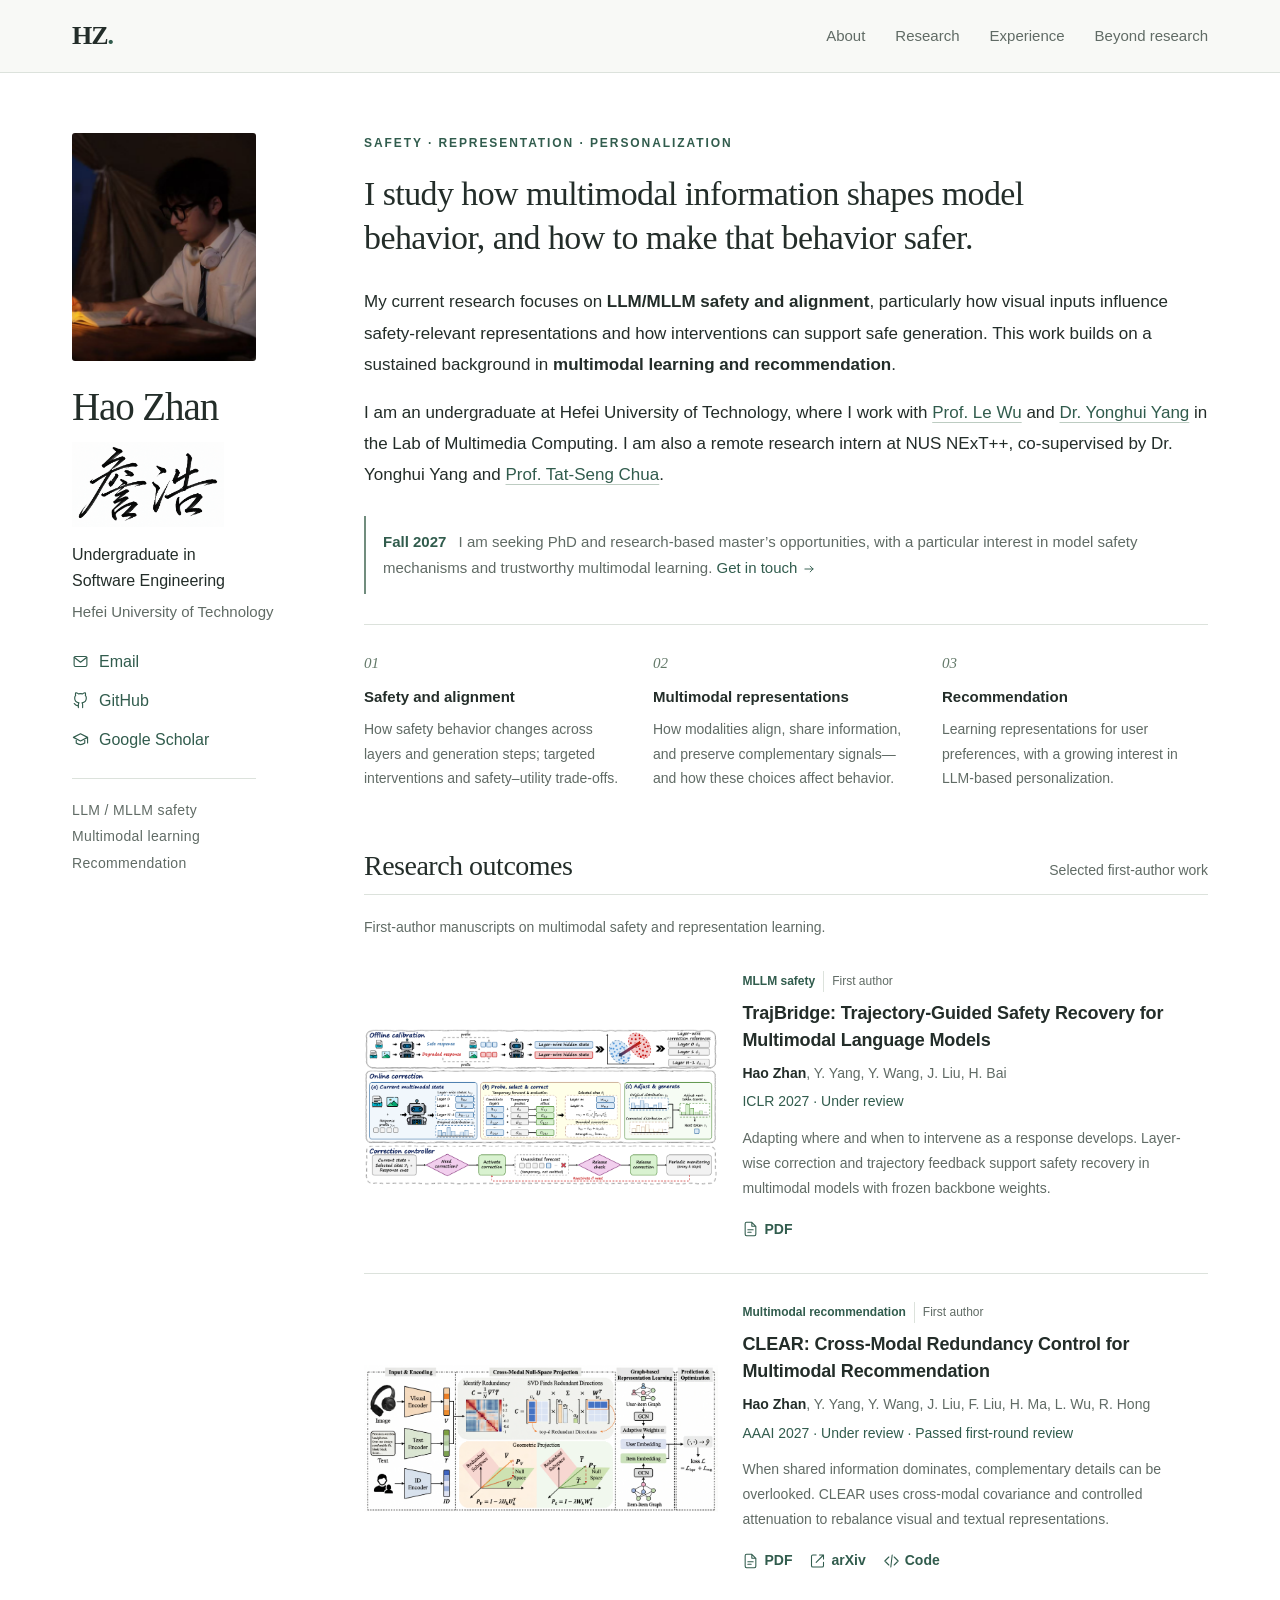
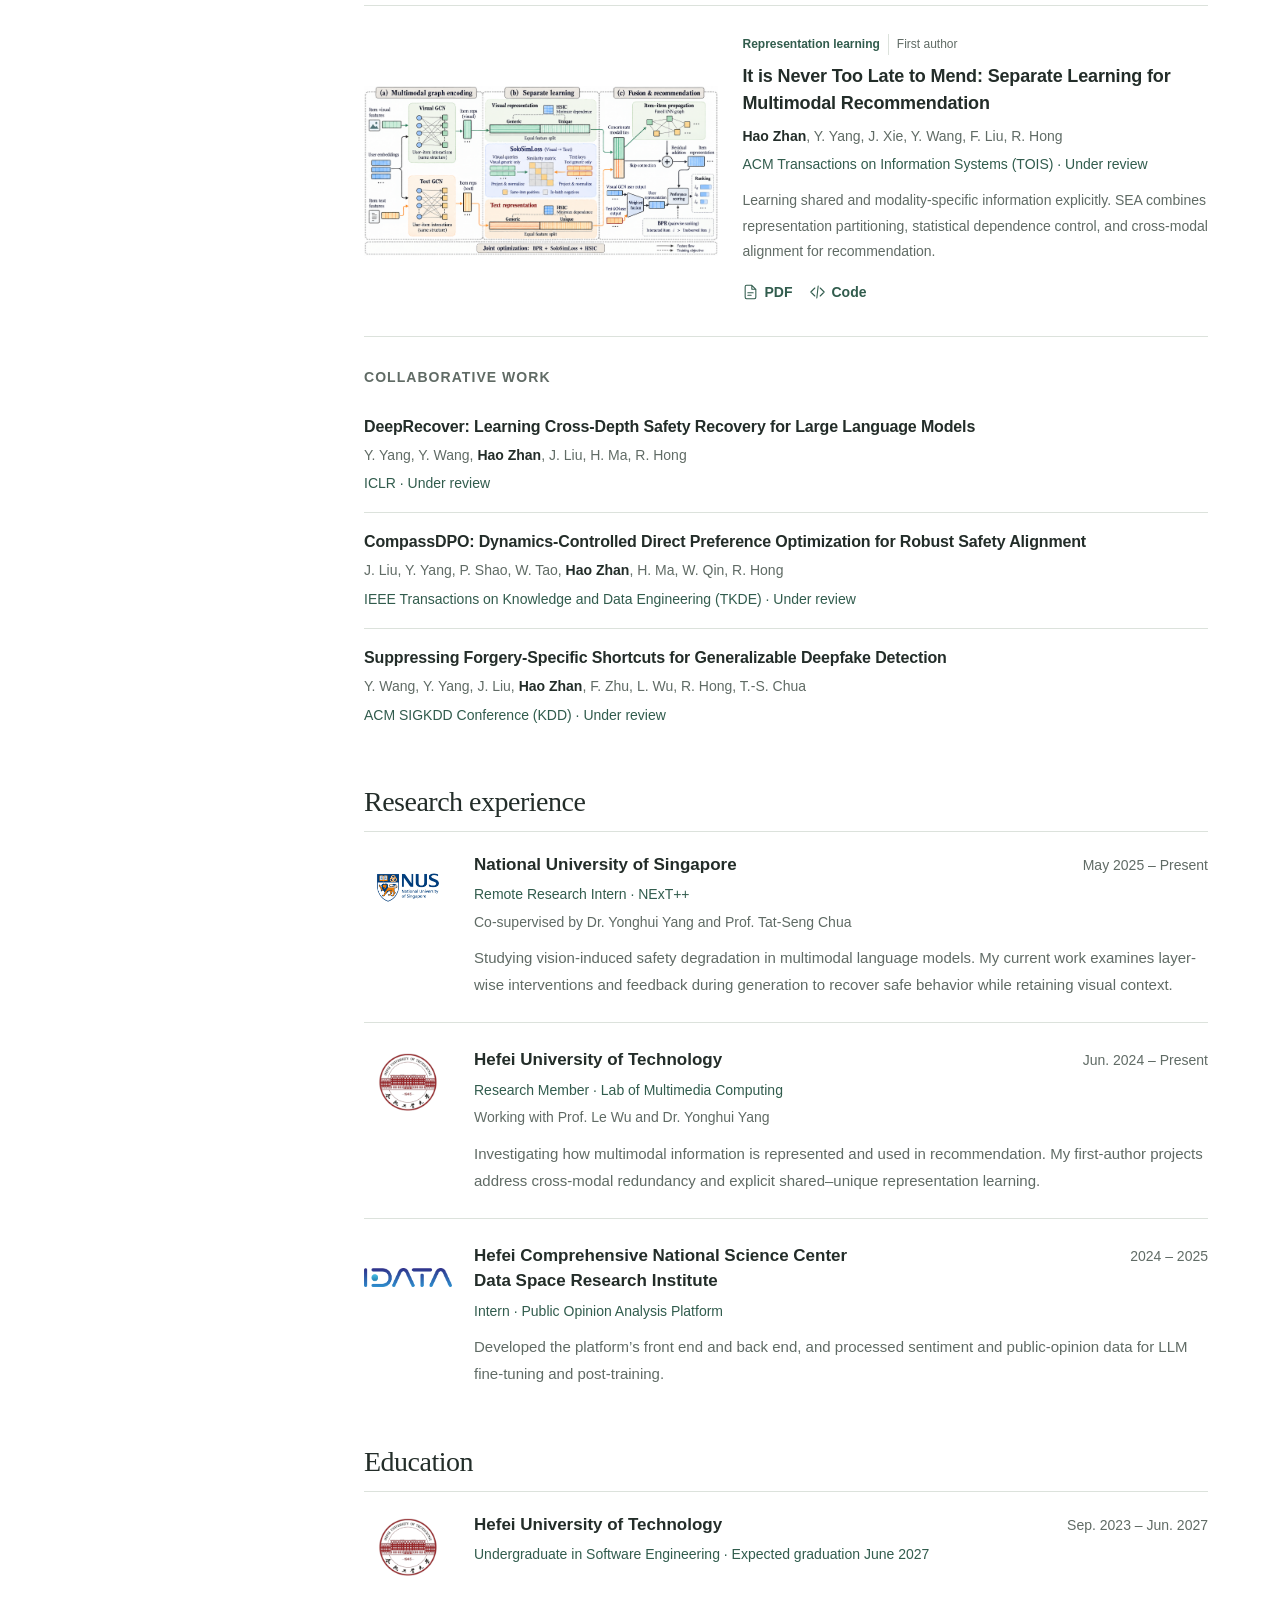
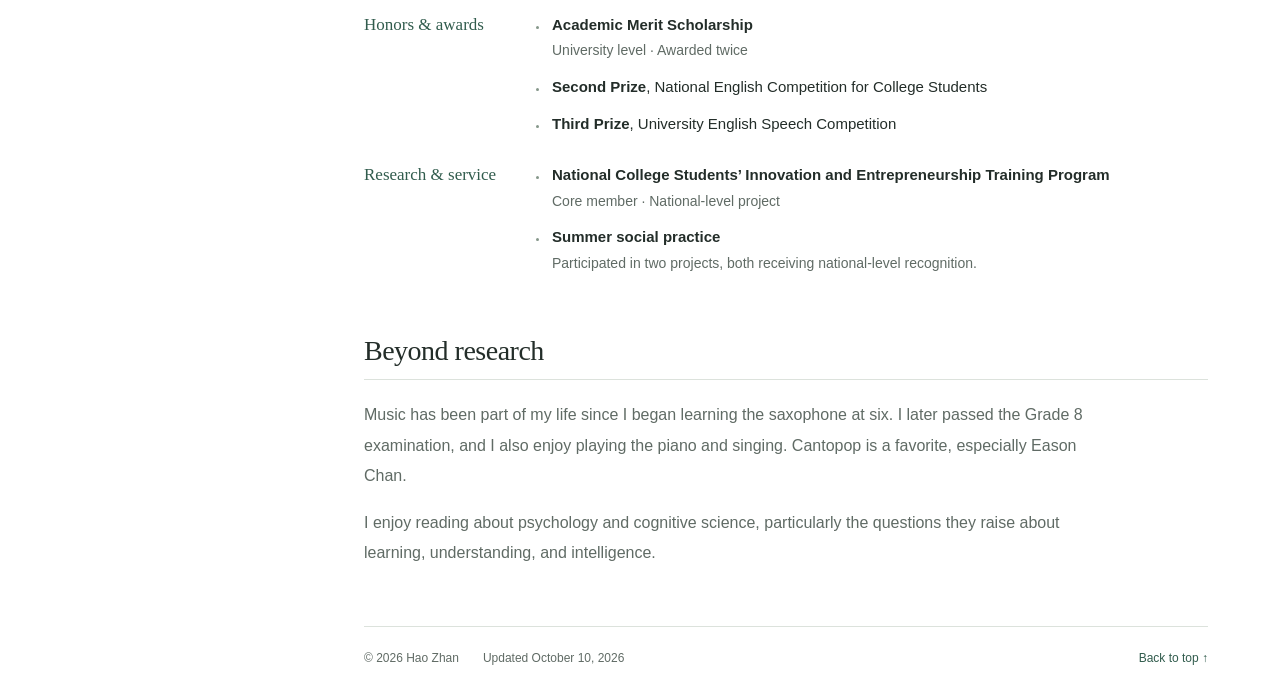
==== commit baac5620: "Update style.css" ====
--- a/index.html
+++ b/index.html
@@ -134,6 +134,12 @@
     @media print{
         .site-header,.skip-link,.opportunity,.paper-links,footer a{display:none}.page{display:block;max-width:none;padding:0}.profile-inner{position:static}.profile{margin-bottom:20px}.portrait{float:right;width:70px;height:90px}.profile-links{flex-direction:row}.profile-note{display:none}.profile-links a{font-size:10px}body{font-size:11px}.intro{font-size:24px}section{margin-bottom:24px}.paper,.experience-entry{break-inside:avoid}.paper{grid-template-columns:150px 1fr}.paper-figure img{height:auto}.profile-links a[href^="mailto"]::after{content:" (2023213432@mail.hfut.edu.cn)"}.profile-links .icon{display:none}a{color:inherit}.site-header{position:static}
     }
+    /* Frame the original signature's white margins without changing the image. */
+    .signature{position:relative;width:152px;max-width:100%;aspect-ratio:1120/630;overflow:hidden;margin:-4px 0 15px;line-height:0}
+    .signature img{position:absolute;display:block;width:158.393%;max-width:none;height:auto;left:-28.571%;top:-20.635%}
+    @media(max-width:820px){.signature{width:114px;margin:0 0 10px}}
+    @media(max-width:560px){.signature{width:100px;margin:0 0 9px}}
+    @media print{.signature{width:100px;margin:0 0 8px}}
     </style>
     <title>Hao Zhan | Academic Homepage</title>
 </head>
@@ -148,7 +154,7 @@
     <aside class="profile" aria-label="Profile and contact">
         <div class="profile-inner">
             <img class="portrait" src="assets/profile.jpg" width="1440" height="960" alt="Hao Zhan reading beside a lamp">
-            <div class="identity"><h1>Hao Zhan</h1><p class="role">Undergraduate in<br>Software Engineering</p><p class="affiliation">Hefei University of Technology</p></div>
+            <div class="identity"><h1>Hao Zhan</h1><figure class="signature"><img src="assets/signature-zhan-hao.png" width="1774" height="887" alt="詹浩 — handwritten signature" decoding="async"></figure><p class="role">Undergraduate in<br>Software Engineering</p><p class="affiliation">Hefei University of Technology</p></div>
             <div class="profile-links">
                 <a href="mailto:2023213432@mail.hfut.edu.cn"><svg class="icon" viewBox="0 0 24 24" fill="none" stroke="currentColor" stroke-width="1.6" stroke-linecap="round" stroke-linejoin="round" aria-hidden="true"><rect x="3" y="5" width="18" height="14" rx="2"/><path d="m3 6 9 7 9-7"/></svg> Email</a>
                 <a href="https://github.com/ZhLya4ever"><svg class="icon" viewBox="0 0 24 24" fill="none" stroke="currentColor" stroke-width="1.6" stroke-linecap="round" stroke-linejoin="round" aria-hidden="true"><path d="M9 19c-4.3 1.3-4.3-2.2-6-2.7M15 22v-3.9a3.4 3.4 0 0 0-.9-2.7c3-.3 6.1-1.5 6.1-6.8a5.3 5.3 0 0 0-1.4-3.7 4.9 4.9 0 0 0-.1-3.7S17.5.8 15 2.6a12.8 12.8 0 0 0-6 0C6.5.8 5.3 1.2 5.3 1.2a4.9 4.9 0 0 0-.1 3.7 5.3 5.3 0 0 0-1.4 3.7c0 5.3 3.1 6.5 6.1 6.8a3.4 3.4 0 0 0-.9 2.7V22"/></svg> GitHub</a>
@@ -230,4 +236,4 @@
     </main>
 </div>
 </body>
-</html>+</html>
